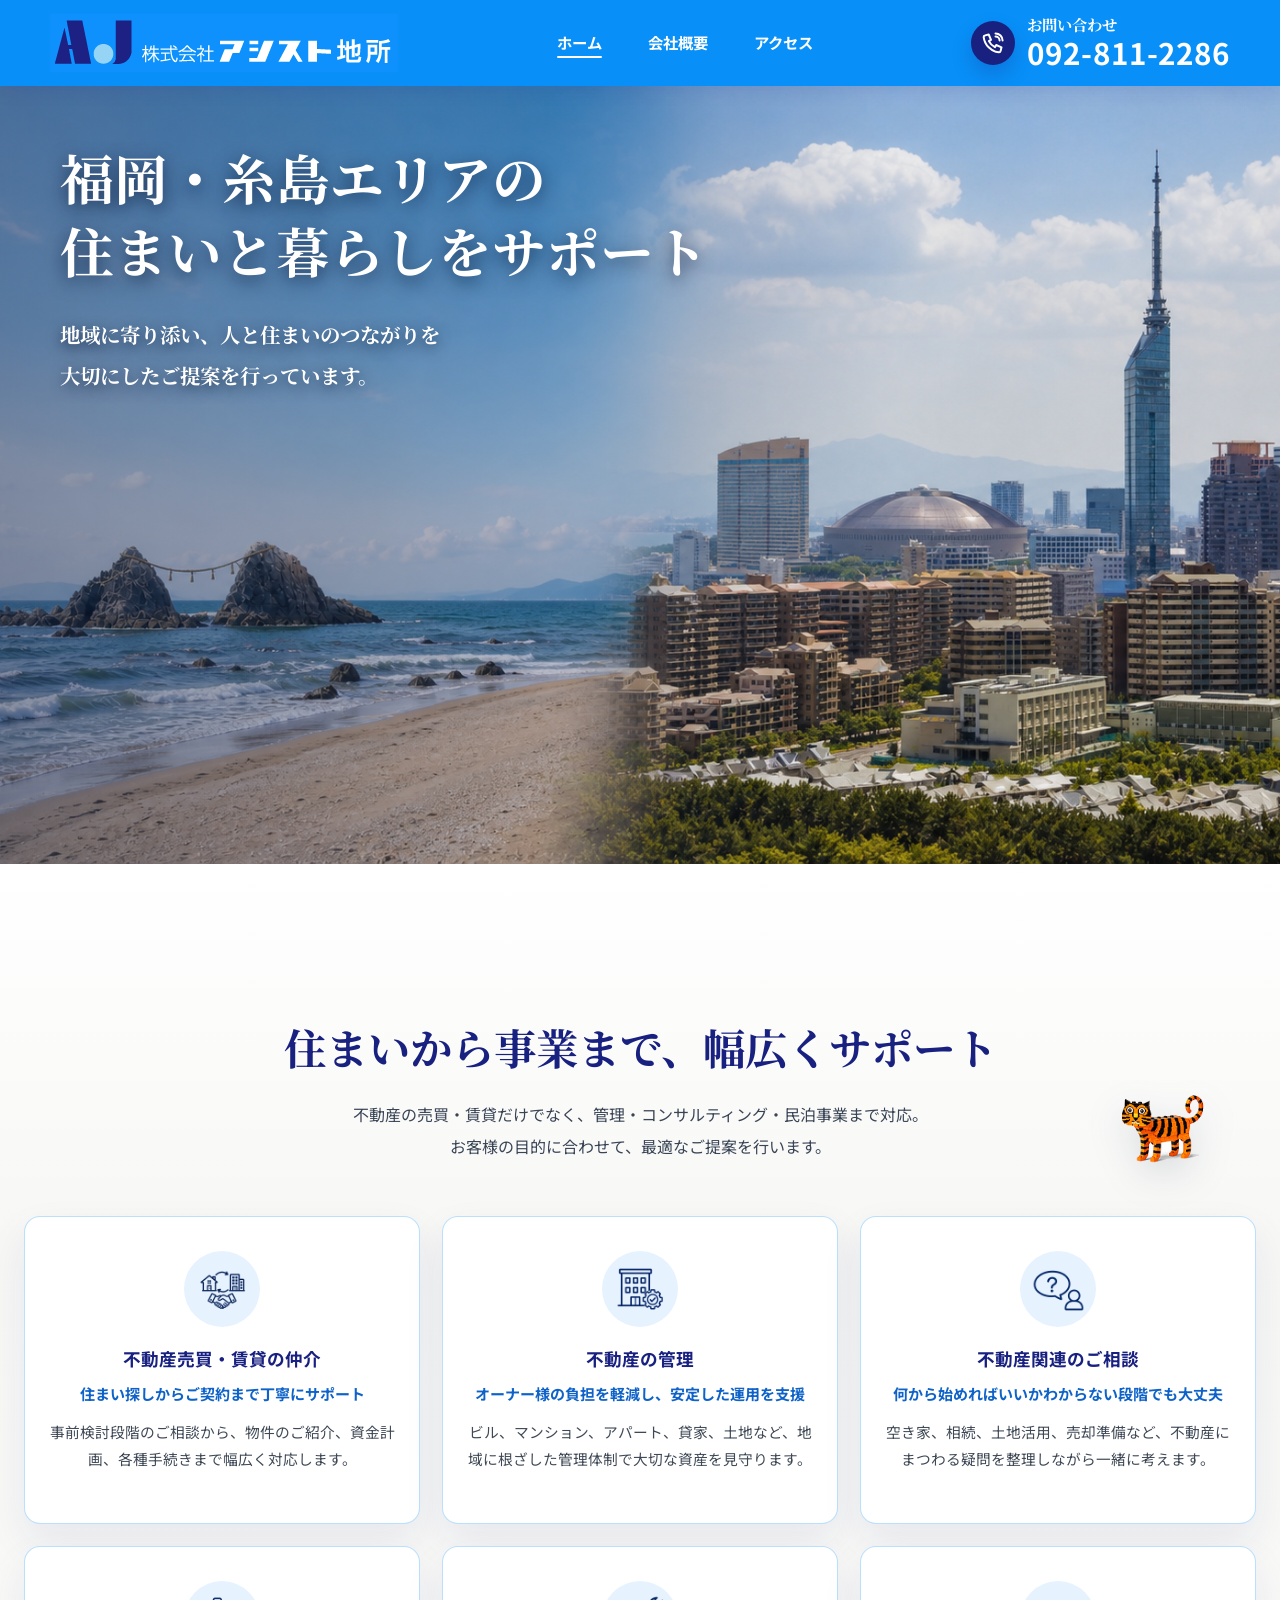
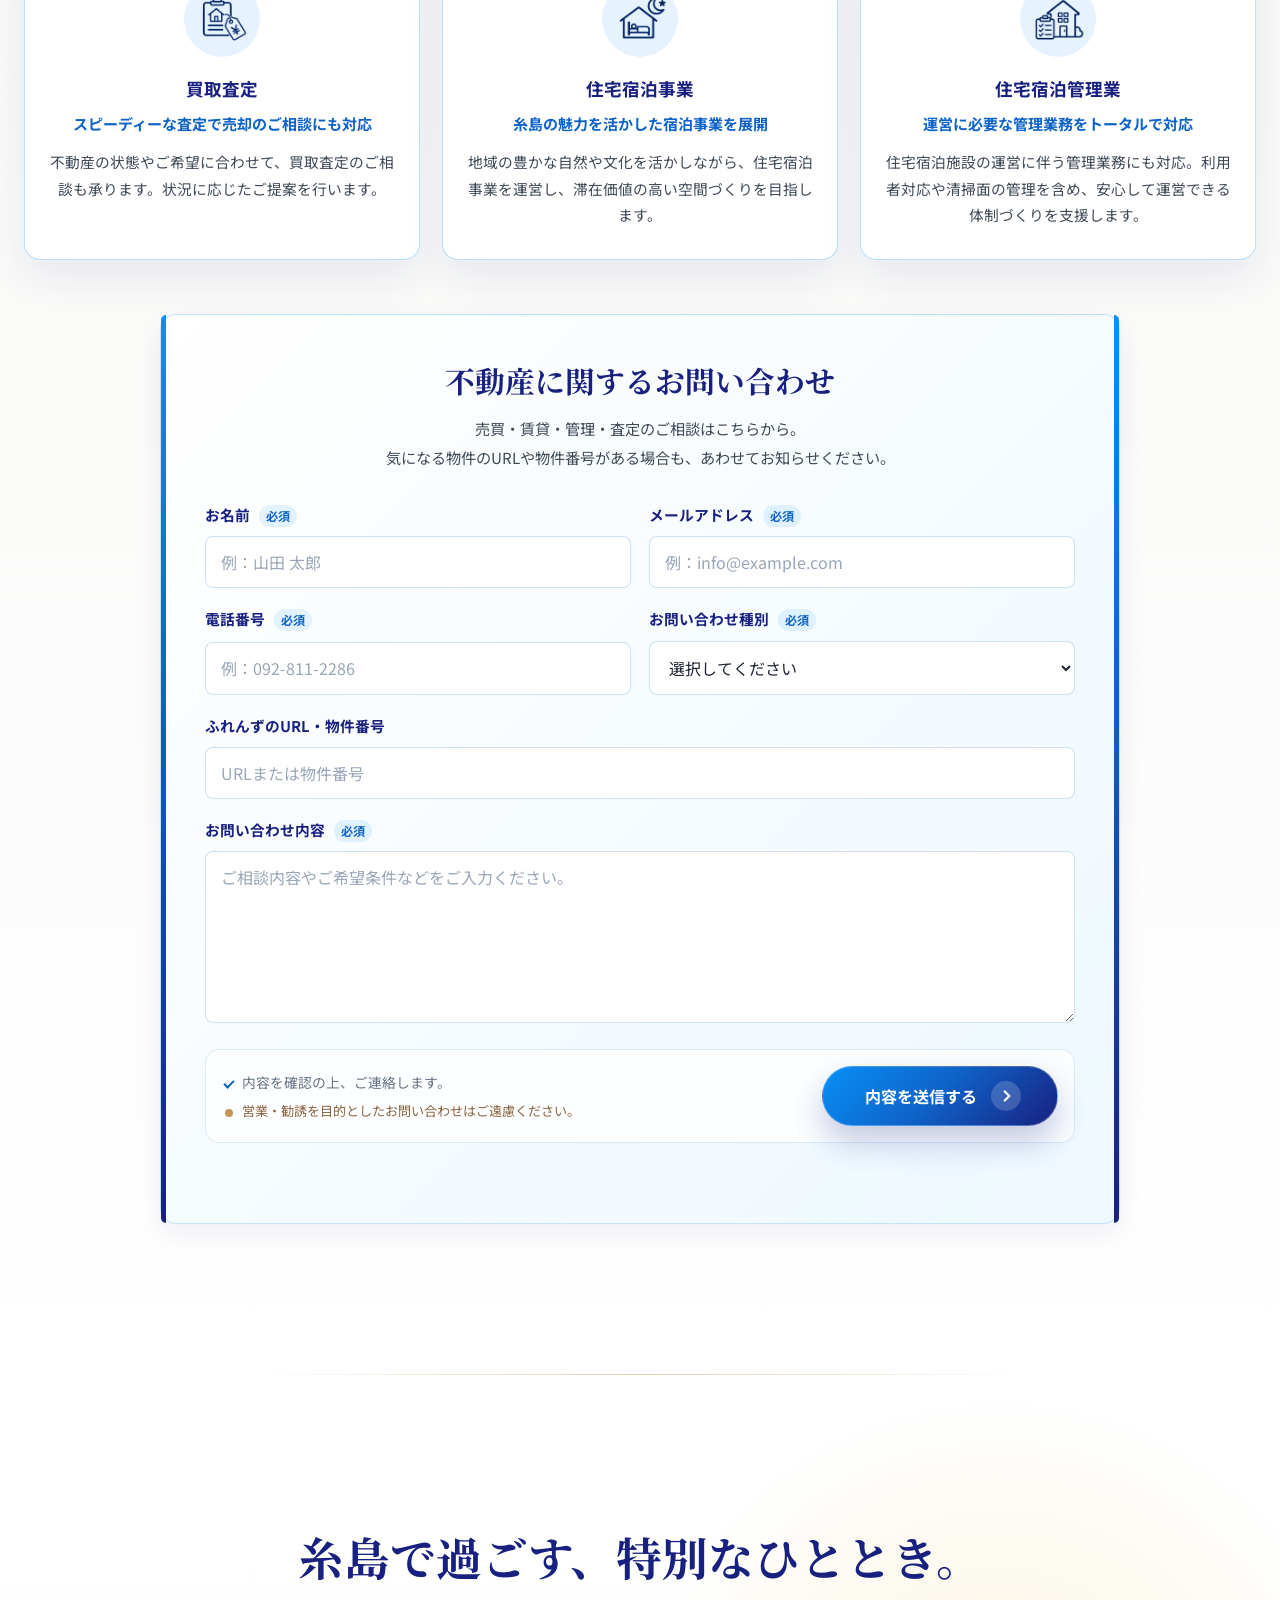
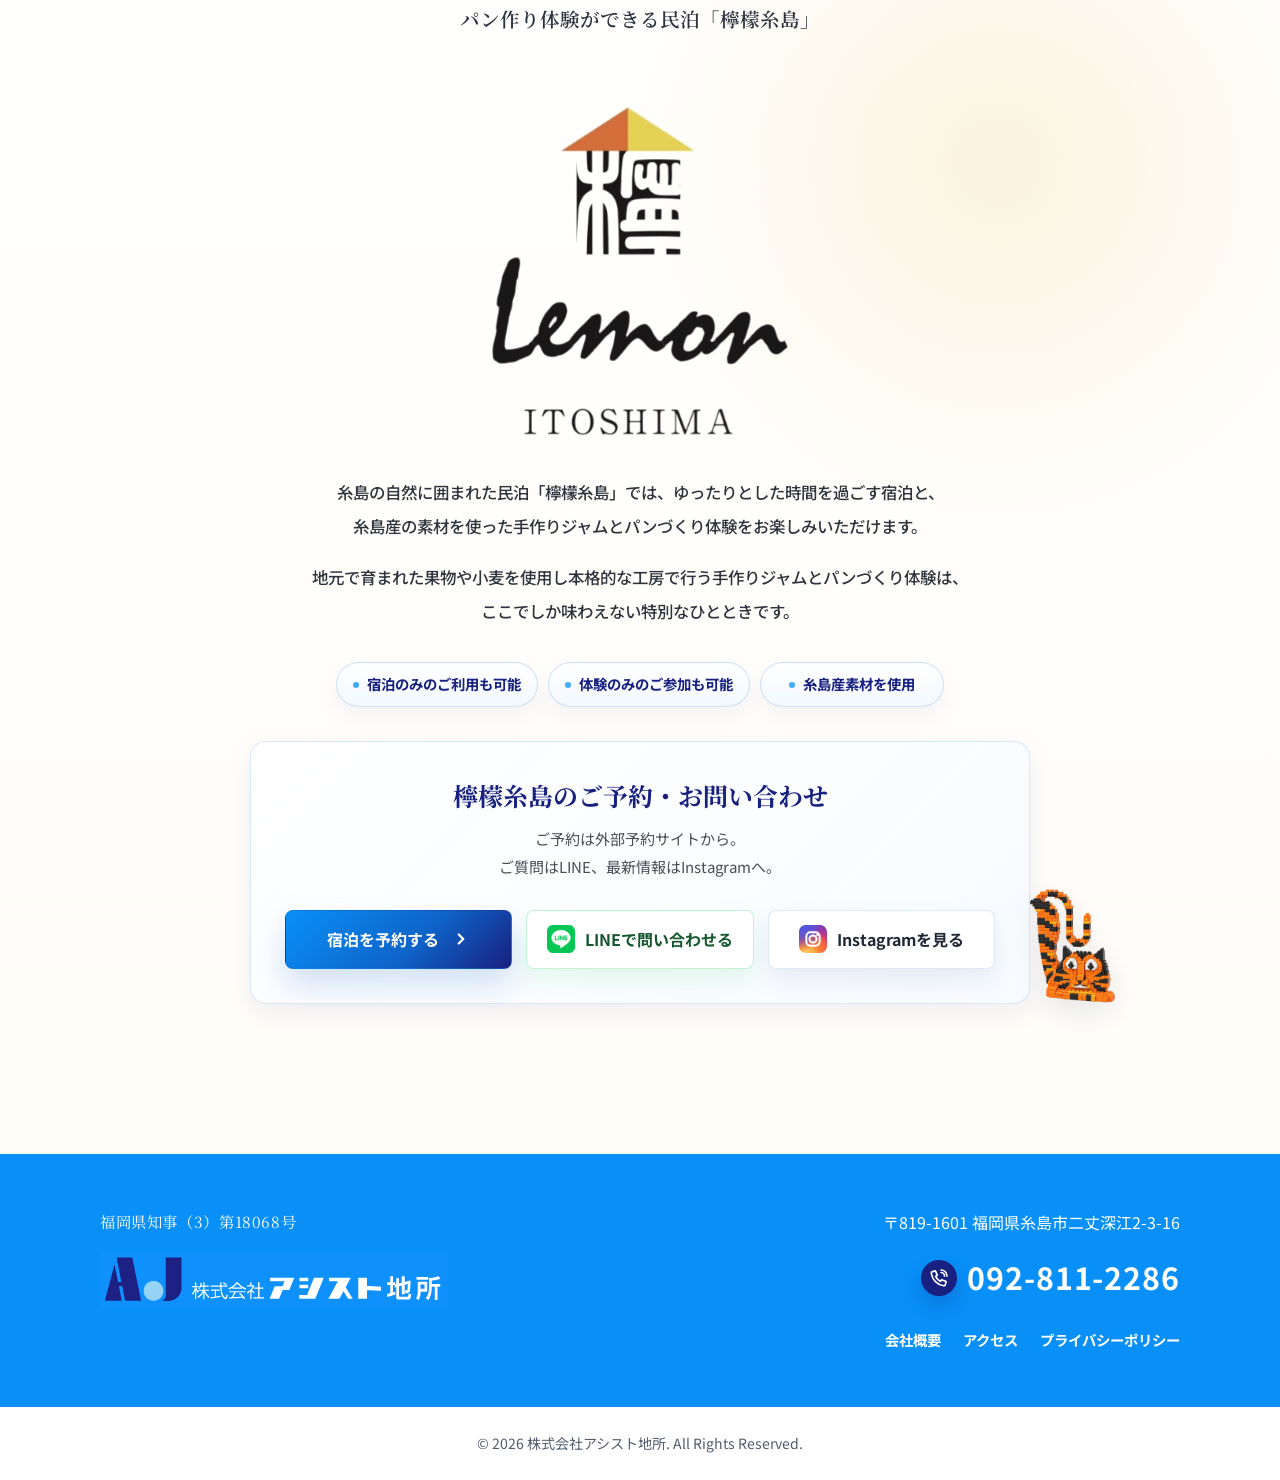
==== index.html @ 24b08bc2 "Add files via upload" ====
<!DOCTYPE html>
<html lang="ja">
  <head>
    <meta charset="UTF-8" />
    <meta name="viewport" content="width=device-width, initial-scale=1.0" />
    <meta
      name="description"
      content="株式会社アシスト地所は、福岡・糸島エリアで不動産売買・賃貸仲介、管理、買取査定、民泊事業まで地域密着でサポートします。"
    />
    <meta name="robots" content="index, follow" />
    <meta name="theme-color" content="#0890f8" />
    <title>福岡・糸島の不動産売買・賃貸・管理 | 株式会社アシスト地所</title>
    <link rel="canonical" href="https://assistjisho.com/" />
    <meta property="og:locale" content="ja_JP" />
    <meta property="og:type" content="website" />
    <meta property="og:site_name" content="株式会社アシスト地所" />
    <meta property="og:title" content="福岡・糸島の不動産売買・賃貸・管理 | 株式会社アシスト地所" />
    <meta property="og:description" content="福岡・糸島エリアの不動産売買・賃貸仲介、管理、買取査定、民泊事業まで地域密着でサポートします。" />
    <meta property="og:url" content="https://assistjisho.com/" />
    <meta property="og:image" content="https://assistjisho.com/assets/ogp.png" />
    <meta property="og:image:width" content="1200" />
    <meta property="og:image:height" content="630" />
    <meta property="og:image:type" content="image/png" />
    <meta name="twitter:card" content="summary_large_image" />
    <meta name="twitter:image" content="https://assistjisho.com/assets/ogp.png" />
    <link rel="icon" href="./favicon.ico?v=20260902" sizes="any" />
    <link rel="icon" href="./assets/favicon.png?v=20260902" type="image/png" />
    <link rel="apple-touch-icon" href="./assets/apple-touch-icon.png?v=20260902" />
    <link rel="preload" as="image" href="./assets/FV.png" media="(min-width: 769px)" />
    <link rel="preload" as="image" href="./assets/FV_sp.png" media="(max-width: 768px)" />
    <link rel="preconnect" href="https://fonts.googleapis.com" />
    <link rel="preconnect" href="https://fonts.gstatic.com" crossorigin />
    <link
      href="https://fonts.googleapis.com/css2?family=Noto+Sans+JP:wght@400;500;700&family=Noto+Serif+JP:wght@500;600;700&display=swap"
      rel="stylesheet"
    />
    <link rel="stylesheet" href="./styles.css?v=20260904-final-polish" />
    <script type="application/ld+json">
      {
        "@context": "https://schema.org",
        "@type": "RealEstateAgent",
        "@id": "https://assistjisho.com/#business",
        "name": "株式会社アシスト地所",
        "url": "https://assistjisho.com/",
        "logo": "https://assistjisho.com/assets/logo.png",
        "image": "https://assistjisho.com/assets/FV.png",
        "telephone": "+81-92-811-2286",
        "address": {
          "@type": "PostalAddress",
          "postalCode": "819-1601",
          "addressRegion": "福岡県",
          "addressLocality": "糸島市",
          "streetAddress": "二丈深江2-3-16",
          "addressCountry": "JP"
        },
        "areaServed": ["福岡市", "糸島市", "福岡・糸島エリア"],
        "openingHours": "10:00-19:00",
        "priceRange": "お問い合わせください",
        "description": "福岡・糸島エリアで不動産売買・賃貸仲介、不動産管理、買取査定、住宅宿泊事業、住宅宿泊管理業を行う地域密着型の不動産会社です。",
        "hasMap": "https://www.google.com/maps/search/?api=1&query=%E7%A6%8F%E5%B2%A1%E7%9C%8C%E7%B3%B8%E5%B3%B6%E5%B8%82%E4%BA%8C%E4%B8%88%E6%B7%B1%E6%B1%9F2-3-16",
        "makesOffer": [
          { "@type": "Offer", "itemOffered": { "@type": "Service", "name": "不動産売買・賃貸の仲介" } },
          { "@type": "Offer", "itemOffered": { "@type": "Service", "name": "不動産の管理" } },
          { "@type": "Offer", "itemOffered": { "@type": "Service", "name": "不動産関連のご相談" } },
          { "@type": "Offer", "itemOffered": { "@type": "Service", "name": "買取査定" } },
          { "@type": "Offer", "itemOffered": { "@type": "Service", "name": "住宅宿泊事業" } },
          { "@type": "Offer", "itemOffered": { "@type": "Service", "name": "住宅宿泊管理業" } }
        ]
      }
    </script>
  </head>
  <body>
    <!-- Accessibility: skip directly to page content -->
    <a class="skip-link" href="#top">本文へ移動</a>

    <!-- Site header: logo, desktop navigation, phone CTA, and mobile menu -->
    <header class="site-header" aria-label="サイトヘッダー">
      <div class="site-header__inner">
        <!-- Header logo -->
        <a class="brand" href="./index.html#top" aria-label="株式会社アシスト地所 トップへ">
          <img
            class="brand__logo"
            src="./assets/logo.png"
            alt="A.J 株式会社アシスト地所"
            width="348"
            height="58"
          />
        </a>

        <!-- Desktop navigation -->
        <nav class="site-nav site-nav--desktop" aria-label="グローバルナビゲーション">
          <ul class="site-nav__list">
            <li><a class="site-nav__link" href="./index.html#top" aria-current="page">ホーム</a></li>
            <li><a class="site-nav__link" href="./company.html">会社概要</a></li>
            <li><a class="site-nav__link" href="./company.html#access">アクセス</a></li>
          </ul>
        </nav>

        <!-- Desktop phone CTA -->
        <a class="header-contact header-contact--desktop" href="tel:0928112286" aria-label="電話で問い合わせる 092-811-2286">
          <span class="phone-icon header-contact__icon" aria-hidden="true">
            <svg viewBox="0 0 24 24" focusable="false">
              <path d="M7.7 3.5 10 8.8l-2.1 1.3a13.5 13.5 0 0 0 6 6l1.3-2.1 5.3 2.3-.9 3.6c-.2.9-1 1.5-1.9 1.4A17.5 17.5 0 0 1 2.7 6.3c-.1-.9.5-1.7 1.4-1.9l3.6-.9Z" />
              <path d="M14.5 5.4a4.1 4.1 0 0 1 4.1 4.1" />
              <path d="M14.5 2.4a7.1 7.1 0 0 1 7.1 7.1" />
            </svg>
          </span>
          <span class="header-contact__body">
            <span class="header-contact__label">お問い合わせ</span>
            <span class="header-contact__number">092-811-2286</span>
          </span>
        </a>

        <!-- Mobile hamburger button -->
        <button class="menu-toggle" type="button" aria-expanded="false" aria-controls="mobile-menu" aria-label="メニューを開く">
          <span class="menu-toggle__lines" aria-hidden="true">
            <span class="menu-toggle__line"></span>
            <span class="menu-toggle__line"></span>
            <span class="menu-toggle__line"></span>
          </span>
          <span class="menu-toggle__label" aria-hidden="true">MENU</span>
        </button>
      </div>

      <!-- Mobile fixed phone bar -->
      <a class="mobile-phone-bar" href="tel:0928112286" aria-label="電話で問い合わせる 092-811-2286">
        <span class="phone-icon phone-icon--small" aria-hidden="true">
          <svg viewBox="0 0 24 24" focusable="false">
            <path d="M7.7 3.5 10 8.8l-2.1 1.3a13.5 13.5 0 0 0 6 6l1.3-2.1 5.3 2.3-.9 3.6c-.2.9-1 1.5-1.9 1.4A17.5 17.5 0 0 1 2.7 6.3c-.1-.9.5-1.7 1.4-1.9l3.6-.9Z" />
            <path d="M14.5 5.4a4.1 4.1 0 0 1 4.1 4.1" />
            <path d="M14.5 2.4a7.1 7.1 0 0 1 7.1 7.1" />
          </svg>
        </span>
        <span>お問い合わせ 092-811-2286</span>
      </a>

      <!-- Mobile navigation panel -->
      <nav class="mobile-menu" id="mobile-menu" aria-label="スマートフォンメニュー" aria-hidden="true">
        <a class="mobile-menu__link" href="./index.html#top" aria-current="page">ホーム</a>
        <a class="mobile-menu__link" href="./company.html">会社概要</a>
        <a class="mobile-menu__link" href="./company.html#access">アクセス</a>
      </nav>
    </header>

    <main class="site-main" id="top">
      <!-- Hero Section -->
      <section class="hero" aria-label="ファーストビュー">
        <div class="hero__overlay"></div>
        <div class="hero__inner fade-up">
          <h1 class="hero__title">
            福岡・糸島エリアの<br />
            住まいと暮らしを<br class="sp-only" />サポート
          </h1>
          <p class="hero__lead">
            地域に寄り添い、人と住まいのつながりを<br />
            大切にしたご提案を行っています。
          </p>
        </div>
      </section>

      <!-- Service Section -->
      <section class="service section-pad" aria-labelledby="service-title">
        <div class="section-inner service__inner">
          <!-- Service heading -->
          <div class="section-heading fade-up">
            <h2 class="section-heading__title" id="service-title">
              住まいから事業まで、<br class="sp-only" />幅広くサポート
            </h2>
            <p class="section-heading__text">
              不動産の売買・賃貸だけでなく、管理・コンサルティング・民泊事業まで対応。<br />
              お客様の目的に合わせて、最適なご提案を行います。
            </p>
          </div>

          <!-- Service decoration -->
          <img
            class="service__tiger"
            src="./assets/tiger_transparent.png"
            alt=""
            width="166"
            height="126"
            loading="lazy"
          />

          <!-- Service cards -->
          <div class="service__grid" aria-label="サービス一覧">
            <article class="service-card fade-up">
              <div class="service-card__icon" aria-hidden="true">
                <img
                  class="service-card__icon-img"
                  src="./assets/service-brokerage.png"
                  alt=""
                  width="64"
                  height="64"
                  loading="lazy"
                />
              </div>
              <h3 class="service-card__title">不動産売買・賃貸の仲介</h3>
              <p class="service-card__lead">住まい探しからご契約まで丁寧にサポート</p>
              <p class="service-card__text">
                事前検討段階のご相談から、物件のご紹介、資金計画、各種手続きまで幅広く対応します。
              </p>
            </article>

            <article class="service-card fade-up">
              <div class="service-card__icon" aria-hidden="true">
                <img
                  class="service-card__icon-img"
                  src="./assets/service-management.png"
                  alt=""
                  width="64"
                  height="64"
                  loading="lazy"
                />
              </div>
              <h3 class="service-card__title">不動産の管理</h3>
              <p class="service-card__lead">オーナー様の負担を軽減し、安定した運用を支援</p>
              <p class="service-card__text">
                ビル、マンション、アパート、貸家、土地など、地域に根ざした管理体制で大切な資産を見守ります。
              </p>
            </article>

            <article class="service-card fade-up">
              <div class="service-card__icon" aria-hidden="true">
                <img
                  class="service-card__icon-img"
                  src="./assets/service-consultation.png"
                  alt=""
                  width="64"
                  height="64"
                  loading="lazy"
                />
              </div>
              <h3 class="service-card__title">不動産関連のご相談</h3>
              <p class="service-card__lead">何から始めればいいかわからない段階でも大丈夫</p>
              <p class="service-card__text">
                空き家、相続、土地活用、売却準備など、不動産にまつわる疑問を整理しながら一緒に考えます。
              </p>
            </article>

            <article class="service-card fade-up">
              <div class="service-card__icon" aria-hidden="true">
                <img
                  class="service-card__icon-img"
                  src="./assets/service-appraisal.png"
                  alt=""
                  width="64"
                  height="64"
                  loading="lazy"
                />
              </div>
              <h3 class="service-card__title">買取査定</h3>
              <p class="service-card__lead">スピーディーな査定で売却のご相談にも対応</p>
              <p class="service-card__text">
                不動産の状態やご希望に合わせて、買取査定のご相談も承ります。状況に応じたご提案を行います。
              </p>
            </article>

            <article class="service-card fade-up">
              <div class="service-card__icon" aria-hidden="true">
                <img
                  class="service-card__icon-img"
                  src="./assets/service-stay.png"
                  alt=""
                  width="64"
                  height="64"
                  loading="lazy"
                />
              </div>
              <h3 class="service-card__title">住宅宿泊事業</h3>
              <p class="service-card__lead">糸島の魅力を活かした宿泊事業を展開</p>
              <p class="service-card__text">
                地域の豊かな自然や文化を活かしながら、住宅宿泊事業を運営し、滞在価値の高い空間づくりを目指します。
              </p>
            </article>

            <article class="service-card fade-up">
              <div class="service-card__icon" aria-hidden="true">
                <img
                  class="service-card__icon-img"
                  src="./assets/service-stay-management.png"
                  alt=""
                  width="64"
                  height="64"
                  loading="lazy"
                />
              </div>
              <h3 class="service-card__title">住宅宿泊管理業</h3>
              <p class="service-card__lead">運営に必要な管理業務をトータルで対応</p>
              <p class="service-card__text">
                住宅宿泊施設の運営に伴う管理業務にも対応。利用者対応や清掃面の管理を含め、安心して運営できる体制づくりを支援します。
              </p>
            </article>
          </div>

          <!-- Property inquiry form -->
          <section class="property-contact fade-up" aria-labelledby="property-contact-title">
            <div class="property-contact__intro">
              <h3 class="property-contact__title" id="property-contact-title">
                <span>不動産に関する</span><span>お問い合わせ</span>
              </h3>
              <p class="property-contact__text">
                <span>売買・賃貸・管理・査定のご相談はこちらから。</span>
                <span>気になる物件のURLや物件番号がある場合も、あわせてお知らせください。</span>
              </p>
            </div>

            <!-- Form endpoint: replace action and name attributes with Google Form values when ready -->
            <form class="property-form" action="#" method="post" data-form-placeholder>
              <div class="property-form__grid">
                <label class="property-form__field">
                  <span class="property-form__label">お名前 <em>必須</em></span>
                  <input type="text" name="name" autocomplete="name" placeholder="例：山田 太郎" required />
                </label>

                <label class="property-form__field">
                  <span class="property-form__label">メールアドレス <em>必須</em></span>
                  <input type="email" name="email" autocomplete="email" placeholder="例：info@example.com" required />
                </label>

                <label class="property-form__field">
                  <span class="property-form__label">電話番号 <em>必須</em></span>
                  <input type="tel" name="tel" autocomplete="tel" placeholder="例：092-811-2286" required />
                </label>

                <label class="property-form__field">
                  <span class="property-form__label">お問い合わせ種別 <em>必須</em></span>
                  <select name="category" required>
                    <option value="">選択してください</option>
                    <option value="不動産売買・賃貸の仲介">不動産売買・賃貸の仲介</option>
                    <option value="不動産の管理">不動産の管理</option>
                    <option value="買取査定">買取査定</option>
                    <option value="その他">その他</option>
                  </select>
                </label>

                <label class="property-form__field property-form__field--wide">
                  <span class="property-form__label">ふれんずのURL・物件番号</span>
                  <input type="text" name="property_url" placeholder="URLまたは物件番号" />
                </label>

                <label class="property-form__field property-form__field--wide">
                  <span class="property-form__label">お問い合わせ内容 <em>必須</em></span>
                  <textarea name="message" rows="6" placeholder="ご相談内容やご希望条件などをご入力ください。" required></textarea>
                </label>
              </div>

              <div class="property-form__footer">
                <div class="property-form__notes">
                  <p class="property-form__note">内容を確認の上、ご連絡します。</p>
                  <p class="property-form__caution">営業・勧誘を目的としたお問い合わせはご遠慮ください。</p>
                </div>
                <button class="property-form__submit" type="submit" aria-label="不動産のお問い合わせ内容を送信する">
                  内容を送信する
                  <span aria-hidden="true">
                    <svg viewBox="0 0 24 24" focusable="false">
                      <path d="M9 6l6 6-6 6"></path>
                    </svg>
                  </span>
                </button>
              </div>
              <p class="property-form__status" aria-live="polite" data-form-status></p>
            </form>
          </section>
        </div>
      </section>

      <!-- Lemon ITOSHIMA Section -->
      <section class="lemon section-pad" id="lemon" aria-labelledby="lemon-title">
        <div class="section-inner lemon__inner fade-up">
          <!-- Lemon heading and logo -->
          <h2 class="lemon__title" id="lemon-title">
            糸島で過ごす、<br class="sp-only" />特別なひととき。
          </h2>
          <p class="lemon__subtitle">
            パン作り体験ができる民泊「檸檬糸島」
          </p>

          <img
            class="lemon__logo"
            src="./assets/logo_2_transparent.png"
            alt="Lemon ITOSHIMA"
            width="811"
            height="892"
            loading="lazy"
          />

          <!-- Lemon body copy -->
          <p class="lemon__text">
            糸島の自然に囲まれた民泊「檸檬糸島」では、ゆったりとした時間を過ごす宿泊と、<br>糸島産の素材を使った手作りジャムとパンづくり体験をお楽しみいただけます。
          </p>
          <p class="lemon__text">
            地元で育まれた果物や小麦を使用し本格的な工房で行う手作りジャムとパンづくり体験は、<br>ここでしか味わえない特別なひとときです。
          </p>

          <!-- Lemon feature badges -->
          <div class="lemon__features" aria-label="檸檬糸島の特徴">
            <span>宿泊のみのご利用も可能</span>
            <span>体験のみのご参加も可能</span>
            <span>糸島産素材を使用</span>
          </div>

          <!-- Lemon contact CTA -->
          <section class="lemon-contact" aria-labelledby="lemon-contact-title">
            <div class="lemon-contact__body">
              <h3 class="lemon-contact__title" id="lemon-contact-title">
                <span>檸檬糸島のご予約・</span><span>お問い合わせ</span>
              </h3>
              <p class="lemon-contact__text">
                <span>ご予約は外部予約サイトから。</span>
                <span>ご質問はLINE、最新情報はInstagramへ。</span>
              </p>
            </div>
            <div class="lemon-contact__actions" aria-label="檸檬糸島の外部リンク">
              <a
                class="lemon__button lemon__button--booking"
                href="https://vacation-stay.jp/"
                target="_blank"
                rel="noopener"
                aria-label="檸檬糸島の宿泊予約サイトを開く"
              >
                <span class="lemon__button-spacer" aria-hidden="true"></span>
                <span class="lemon__button-text">宿泊を予約する</span>
                <span class="lemon__button-arrow" aria-hidden="true">
                  <svg viewBox="0 0 24 24" focusable="false">
                    <path d="M9 6l6 6-6 6"></path>
                  </svg>
                </span>
              </a>
              <a
                class="lemon__button lemon__button--line"
                href="https://lin.ee/wfqMm2x"
                target="_blank"
                rel="noopener"
                aria-label="LINEで檸檬糸島について問い合わせる"
              >
                <img class="lemon__button-icon" src="./assets/line-brand-icon.png" alt="" width="40" height="40" loading="lazy" />
                <span class="lemon__button-text">LINEで問い合わせる</span>
                <span class="lemon__button-spacer" aria-hidden="true"></span>
              </a>
              <a
                class="lemon__button lemon__button--instagram"
                href="https://www.instagram.com/"
                target="_blank"
                rel="noopener"
                aria-label="檸檬糸島のInstagramを見る"
              >
                <img class="lemon__button-icon" src="./assets/instagram-brand-icon.svg" alt="" width="40" height="40" loading="lazy" />
                <span class="lemon__button-text">Instagramを見る</span>
                <span class="lemon__button-spacer" aria-hidden="true"></span>
              </a>
            </div>
            <!-- Lemon contact decoration -->
            <img
              class="lemon__tiger"
              src="./assets/tiger_lego.png"
              alt=""
              width="622"
              height="640"
              loading="lazy"
            />
          </section>
        </div>
      </section>
    </main>

    <!-- Site Footer -->
    <footer class="site-footer" aria-label="サイトフッター">
      <div class="site-footer__top">
        <div class="section-inner site-footer__inner">
          <!-- Footer company information -->
          <div class="site-footer__brand">
            <p class="site-footer__license">福岡県知事（3）第18068号</p>
            <a class="brand brand--footer" href="#top" aria-label="株式会社アシスト地所 トップへ">
              <img
                class="brand__logo"
                src="./assets/logo.png"
                alt="A.J 株式会社アシスト地所"
                width="348"
                height="58"
                loading="lazy"
              />
            </a>
          </div>

          <!-- Footer navigation and phone CTA -->
          <div class="site-footer__info">
            <address class="site-footer__address">
              <a
                class="site-footer__map-link"
                href="https://www.google.com/maps/search/?api=1&query=%E7%A6%8F%E5%B2%A1%E7%9C%8C%E7%B3%B8%E5%B3%B6%E5%B8%82%E4%BA%8C%E4%B8%88%E6%B7%B1%E6%B1%9F2-3-16"
                target="_blank"
                rel="noopener"
              >
                <span>〒819-1601 福岡県糸島市二丈深江2-3-16</span>
              </a>
              <a class="site-footer__phone" href="tel:0928112286" aria-label="電話で問い合わせる 092-811-2286">
                <span class="phone-icon phone-icon--small" aria-hidden="true">
                  <svg viewBox="0 0 24 24" focusable="false">
                    <path d="M7.7 3.5 10 8.8l-2.1 1.3a13.5 13.5 0 0 0 6 6l1.3-2.1 5.3 2.3-.9 3.6c-.2.9-1 1.5-1.9 1.4A17.5 17.5 0 0 1 2.7 6.3c-.1-.9.5-1.7 1.4-1.9l3.6-.9Z" />
                    <path d="M14.5 5.4a4.1 4.1 0 0 1 4.1 4.1" />
                    <path d="M14.5 2.4a7.1 7.1 0 0 1 7.1 7.1" />
                  </svg>
                </span>
                <span>092-811-2286</span>
              </a>
            </address>
            <nav class="footer-links footer-links--footer" aria-label="フッターリンク">
              <a href="./company.html">会社概要</a>
              <a href="./company.html#access">アクセス</a>
              <a href="./privacy-policy.html">プライバシーポリシー</a>
            </nav>
          </div>
        </div>
      </div>

      <div class="site-footer__bottom">
        <div class="section-inner site-footer__bottom-inner">
          <p class="site-footer__copy">
            © 2026 株式会社アシスト地所. All Rights Reserved.
          </p>
        </div>
      </div>
    </footer>

    <script src="./script.js"></script>
  </body>
</html>
---- styles.css ----
/* =========================================================
   Design Tokens
   Site-wide colors, typography, spacing, and shadows.
   ========================================================= */
:root {
  --color-navy: #182080;
  --color-blue: #0f63c8;
  --color-brand-blue: #0890f8;
  --color-sky: #e8f6ff;
  --color-text: #1e2430;
  --color-muted: #687386;
  --color-line: #d6e7f7;
  --color-bg: #f7f7f5;
  --color-cream: #fffdf8;
  --color-gold: #b98b39;
  --color-gold-light: #f5e4b5;
  --color-green: #06c755;
  --color-navy-rgb: 24, 32, 128;
  --color-blue-rgb: 15, 99, 200;
  --color-brand-blue-rgb: 8, 144, 248;
  --shadow-card: 0 18px 42px rgba(var(--color-navy-rgb), 0.08);
  --shadow-soft: 0 10px 28px rgba(var(--color-navy-rgb), 0.07);
  --font-serif: "Noto Serif JP", "Yu Mincho", "YuMincho", "Hiragino Mincho ProN", serif;
  --font-sans: "Noto Sans JP", "Hiragino Kaku Gothic ProN", "Yu Gothic", "Meiryo", sans-serif;
  --max-width: 1080px;
  --section-space: clamp(88px, 12vw, 150px);
  --header-height: 86px;
}

/* =========================================================
   Base
   Browser reset, common focus states, and accessibility helpers.
   ========================================================= */
*,
*::before,
*::after {
  box-sizing: border-box;
}

html {
  scroll-behavior: smooth;
  scroll-padding-top: calc(var(--header-height) + 24px);
}

body {
  margin: 0;
  color: var(--color-text);
  background: #fff;
  font-family: var(--font-sans);
  line-height: 1.8;
}

img,
svg {
  display: block;
}

img {
  max-width: 100%;
}

a {
  color: inherit;
  text-decoration: none;
}

button,
input,
select,
textarea {
  font: inherit;
}

a:focus-visible,
button:focus-visible,
input:focus-visible,
select:focus-visible,
textarea:focus-visible {
  outline: 3px solid rgba(245, 228, 181, 0.95);
  outline-offset: 4px;
}

.skip-link {
  position: fixed;
  top: 10px;
  left: 10px;
  z-index: 1000;
  padding: 10px 14px;
  border-radius: 6px;
  background: var(--color-navy);
  color: #fff;
  font-weight: 700;
  opacity: 0;
  pointer-events: none;
  transform: translateY(-12px);
  transition:
    opacity 180ms ease,
    transform 180ms ease;
}

.skip-link:focus-visible {
  opacity: 1;
  pointer-events: auto;
  transform: translateY(0);
}

.visually-hidden {
  position: absolute;
  overflow: hidden;
  width: 1px;
  height: 1px;
  padding: 0;
  border: 0;
  clip: rect(0 0 0 0);
  clip-path: inset(50%);
  white-space: nowrap;
}

.section-inner {
  width: min(calc(100% - 48px), var(--max-width));
  margin-inline: auto;
}

.section-pad {
  padding-block: var(--section-space);
}

.pc-only {
  display: inline;
}

.sp-only {
  display: none;
}

/* =========================================================
   Header
   Logo, desktop navigation, phone CTA, and mobile menu.
   ========================================================= */
.site-header {
  position: fixed;
  top: 0;
  right: 0;
  left: 0;
  z-index: 100;
  background: var(--color-brand-blue);
  color: #fff;
  box-shadow: 0 3px 18px rgba(var(--color-navy-rgb), 0.12);
}

.site-header.is-scrolled {
  box-shadow: 0 12px 30px rgba(var(--color-navy-rgb), 0.2);
}

.site-header__inner {
  display: grid;
  width: min(calc(100% - 64px), 1180px);
  min-height: var(--header-height);
  margin-inline: auto;
  grid-template-columns: auto 1fr auto;
  align-items: center;
  gap: clamp(22px, 4vw, 54px);
}

.brand {
  display: inline-flex;
  align-items: center;
}

.brand__logo {
  width: min(348px, 34vw);
  height: auto;
  object-fit: contain;
}

.site-nav {
  justify-self: center;
}

.site-nav__list {
  display: flex;
  margin: 0;
  padding: 0;
  list-style: none;
  align-items: center;
  gap: clamp(24px, 4vw, 46px);
}

.site-nav__link {
  position: relative;
  display: inline-flex;
  min-height: 46px;
  color: #fff;
  font-size: 0.96rem;
  font-weight: 700;
  align-items: center;
}

.site-nav__link::after {
  position: absolute;
  right: 0;
  bottom: 8px;
  left: 0;
  height: 2px;
  border-radius: 999px;
  background: #fff;
  content: "";
  opacity: 0;
  transform: translateY(4px) scaleX(0.74);
  transition:
    opacity 200ms ease,
    transform 200ms ease;
}

.site-nav__link:hover::after,
.site-nav__link[aria-current="page"]::after {
  opacity: 1;
  transform: translateY(0) scaleX(1);
}

.header-contact {
  display: inline-flex;
  align-items: center;
  gap: 12px;
}

.header-contact:hover {
  transform: translateY(-1px);
}

.phone-icon {
  display: grid;
  flex: 0 0 auto;
  width: 44px;
  height: 44px;
  border-radius: 50%;
  background: var(--color-navy);
  color: #fff;
  place-items: center;
  box-shadow: 0 10px 20px rgba(var(--color-navy-rgb), 0.24);
}

.phone-icon svg {
  width: 24px;
  height: 24px;
  fill: none;
  stroke: currentColor;
  stroke-linecap: round;
  stroke-linejoin: round;
  stroke-width: 2;
}

.phone-icon--small {
  width: 36px;
  height: 36px;
}

.phone-icon--small svg {
  width: 20px;
  height: 20px;
}

.header-contact__body {
  display: grid;
  line-height: 1.25;
}

.header-contact__label {
  font-family: var(--font-serif);
  font-size: 0.96rem;
  font-weight: 700;
}

.header-contact__number {
  font-size: clamp(1.35rem, 2.4vw, 1.85rem);
  font-weight: 700;
  letter-spacing: 0.03em;
}

.menu-toggle,
.mobile-phone-bar,
.mobile-menu {
  display: none;
}

/* =========================================================
   Hero
   Main visual area with Fukuoka and Itoshima background.
   ========================================================= */
.site-main {
  overflow: clip;
}

.hero {
  position: relative;
  display: grid;
  min-height: 96vh;
  min-height: 96svh;
  background-image: url("./assets/FV.png");
  background-position: center center;
  background-size: cover;
  color: #fff;
  align-items: start;
  justify-items: stretch;
}

.hero__overlay {
  position: absolute;
  inset: 0;
  background:
    linear-gradient(
      90deg,
      rgba(4, 24, 65, 0.45) 0%,
      rgba(4, 24, 65, 0.28) 34%,
      rgba(4, 24, 65, 0.05) 70%
    );
}

.hero__inner {
  position: relative;
  z-index: 1;
  width: min(calc(100% - 72px), 1160px);
  margin-inline: auto;
  padding-top: calc(var(--header-height) + 54px);
  padding-bottom: 90px;
}

.hero__title {
  max-width: 980px;
  margin: 0;
  font-family: var(--font-serif);
  font-size: clamp(2.5rem, 4.2vw, 4.15rem);
  font-weight: 700;
  line-height: 1.36;
  text-shadow: 0 5px 18px rgba(4, 19, 48, 0.7);
}

.hero__lead {
  max-width: 600px;
  margin: 28px 0 0;
  font-family: var(--font-serif);
  font-size: clamp(1rem, 1.6vw, 1.28rem);
  font-weight: 700;
  line-height: 2;
  text-shadow: 0 4px 14px rgba(4, 19, 48, 0.7);
}

/* =========================================================
   Section Heading
   Shared heading style used by top sections.
   ========================================================= */
.section-heading {
  max-width: 780px;
  margin-inline: auto;
  text-align: center;
}

.section-heading__title {
  margin: 0;
  color: var(--color-navy);
  font-family: var(--font-serif);
  font-size: clamp(1.8rem, 4vw, 2.65rem);
  font-weight: 700;
  line-height: 1.55;
}

.section-heading__text {
  margin: 18px 0 0;
  color: #394455;
  font-size: 1rem;
  line-height: 2;
}

/* =========================================================
   Service Section
   Six service cards and the property inquiry form.
   ========================================================= */
.service {
  position: relative;
  background: linear-gradient(180deg, #fff 0%, var(--color-bg) 18%, #fff 100%);
}

.service__inner {
  position: relative;
  width: min(calc(100% - 48px), 1240px);
}

.service__tiger {
  position: absolute;
  top: 62px;
  right: clamp(4px, 2.6vw, 42px);
  z-index: 1;
  width: clamp(116px, 10vw, 156px);
  height: auto;
  object-fit: contain;
  filter: drop-shadow(0 12px 18px rgba(15, 35, 72, 0.13));
}

.service__grid {
  display: grid;
  margin-top: 54px;
  grid-template-columns: repeat(3, minmax(0, 1fr));
  gap: 22px;
}

.service-card {
  display: grid;
  min-height: 308px;
  padding: 34px 24px 30px;
  border: 1px solid rgba(var(--color-brand-blue-rgb), 0.28);
  border-radius: 16px;
  background: #fff;
  box-shadow: var(--shadow-card);
  text-align: center;
  align-content: start;
  transition:
    transform 260ms ease,
    box-shadow 260ms ease,
    border-color 260ms ease;
}

.service-card:hover {
  transform: translateY(-8px);
  border-color: rgba(var(--color-brand-blue-rgb), 0.48);
  box-shadow: 0 26px 52px rgba(var(--color-navy-rgb), 0.14);
}

.service-card__icon {
  display: grid;
  width: 76px;
  height: 76px;
  margin: 0 auto 18px;
  border-radius: 50%;
  background: #e6f3ff;
  color: var(--color-navy);
  place-items: center;
}

.service-card__icon svg {
  width: 43px;
  height: 43px;
  fill: none;
  stroke: currentColor;
  stroke-linecap: round;
  stroke-linejoin: round;
  stroke-width: 3.1;
}

.service-card__icon-img {
  display: block;
  width: 58px;
  height: 58px;
  object-fit: contain;
}

.service-card__title {
  margin: 0;
  color: var(--color-navy);
  font-size: 1.1rem;
  font-weight: 700;
  line-height: 1.55;
}

.service-card__lead {
  margin: 10px 0 0;
  color: var(--color-blue);
  font-size: 0.94rem;
  font-weight: 700;
  line-height: 1.65;
}

.service-card__text {
  margin: 12px 0 0;
  color: #3f4956;
  font-size: 0.92rem;
  line-height: 1.82;
}

/* Property inquiry form */
.property-contact {
  position: relative;
  z-index: 2;
  max-width: 960px;
  margin: 54px auto 0;
  padding: clamp(28px, 4vw, 44px);
  border: 1px solid rgba(var(--color-brand-blue-rgb), 0.22);
  border-radius: 16px;
  background:
    linear-gradient(135deg, rgba(255, 255, 255, 0.98), rgba(237, 248, 255, 0.96)),
    radial-gradient(circle at 100% 0%, rgba(var(--color-navy-rgb), 0.08), transparent 35%);
  box-shadow: var(--shadow-soft);
}

.property-contact::before,
.property-contact::after {
  position: absolute;
  top: 0;
  bottom: 0;
  width: 5px;
  background: linear-gradient(180deg, var(--color-brand-blue), var(--color-navy));
  content: "";
}

.property-contact::before {
  left: 0;
  border-radius: 16px 0 0 16px;
}

.property-contact::after {
  right: 0;
  border-radius: 0 16px 16px 0;
}

.property-contact__intro {
  max-width: 700px;
  margin: 0 auto 30px;
  text-align: center;
}

.property-contact__title {
  margin: 0;
  color: var(--color-navy);
  font-family: var(--font-serif);
  font-size: clamp(1.34rem, 2.8vw, 1.86rem);
  font-weight: 700;
  line-height: 1.5;
}

.property-contact__title span,
.lemon-contact__title span {
  display: inline-block;
}

.property-contact__text {
  max-width: 760px;
  margin: 10px auto 0;
  color: #3f4956;
  font-size: 0.95rem;
  line-height: 1.9;
  text-wrap: balance;
}

.property-contact__text span,
.lemon-contact__text span {
  display: block;
}

.property-form__grid {
  display: grid;
  grid-template-columns: repeat(2, minmax(0, 1fr));
  gap: 18px;
}

.property-form__field {
  display: grid;
  gap: 8px;
  min-width: 0;
  text-align: left;
}

.property-form__field--wide {
  grid-column: 1 / -1;
}

.property-form__label {
  color: var(--color-navy);
  font-size: 0.92rem;
  font-weight: 700;
}

.property-form__label em {
  margin-left: 6px;
  padding: 2px 7px;
  border-radius: 999px;
    background: rgba(var(--color-brand-blue-rgb), 0.1);
  color: var(--color-blue);
  font-size: 0.76rem;
  font-style: normal;
}

.property-form input,
.property-form select,
.property-form textarea {
  width: 100%;
  min-height: 50px;
  padding: 13px 15px;
  border: 1px solid rgba(var(--color-blue-rgb), 0.2);
  border-radius: 8px;
  background: rgba(255, 255, 255, 0.96);
  color: var(--color-text);
  line-height: 1.5;
  transition:
    border-color 200ms ease,
    box-shadow 200ms ease,
    background-color 200ms ease;
}

.property-form textarea {
  min-height: 150px;
  resize: vertical;
}

.property-form input::placeholder,
.property-form textarea::placeholder {
  color: #9aa6b8;
}

.property-form input:focus,
.property-form select:focus,
.property-form textarea:focus {
  border-color: rgba(var(--color-brand-blue-rgb), 0.68);
  background: #fff;
  box-shadow: 0 0 0 4px rgba(var(--color-brand-blue-rgb), 0.11);
  outline: none;
}

.property-form__footer {
  display: flex;
  margin-top: 26px;
  padding: 16px 16px 16px 18px;
  border: 1px solid rgba(var(--color-blue-rgb), 0.13);
  border-radius: 14px;
  background: rgba(255, 255, 255, 0.72);
  box-shadow: inset 0 1px 0 rgba(255, 255, 255, 0.78);
  align-items: center;
  justify-content: space-between;
  gap: 24px;
}

.property-form__notes {
  display: grid;
  gap: 6px;
  min-width: 0;
}

.property-form__note,
.property-form__caution,
.property-form__status {
  margin: 0;
  color: var(--color-muted);
  font-size: 0.86rem;
  line-height: 1.7;
}

.property-form__note,
.property-form__caution {
  position: relative;
  padding-left: 18px;
}

.property-form__note::before {
  position: absolute;
  top: 0.57em;
  left: 2px;
  width: 6px;
  height: 10px;
  border-right: 2px solid var(--color-blue);
  border-bottom: 2px solid var(--color-blue);
  content: "";
  transform: rotate(45deg);
}

.property-form__caution {
  color: #8a6541;
  font-size: 0.82rem;
}

.property-form__caution::before {
  position: absolute;
  top: 0.72em;
  left: 1px;
  width: 8px;
  height: 8px;
  border-radius: 50%;
  background: #c39758;
  content: "";
}

.property-form__submit {
  display: inline-flex;
  flex: 0 0 auto;
  min-width: 236px;
  min-height: 58px;
  padding: 14px 24px 14px 30px;
  border: 1px solid rgba(255, 255, 255, 0.26);
  border-radius: 999px;
  background: linear-gradient(135deg, var(--color-brand-blue) 0%, var(--color-blue) 48%, var(--color-navy) 100%);
  box-shadow: 0 16px 32px rgba(var(--color-navy-rgb), 0.24);
  color: #fff;
  font-size: 1rem;
  font-weight: 700;
  align-items: center;
  justify-content: center;
  gap: 14px;
  cursor: pointer;
  transition:
    transform 240ms ease,
    box-shadow 240ms ease,
    filter 240ms ease;
}

.property-form__submit:hover {
  transform: translateY(-3px);
  box-shadow: 0 20px 38px rgba(var(--color-navy-rgb), 0.3);
  filter: saturate(1.05);
}

.property-form__submit:focus-visible {
  outline: 3px solid rgba(var(--color-brand-blue-rgb), 0.28);
  outline-offset: 4px;
}

.property-form__submit span {
  position: relative;
  display: grid;
  flex: 0 0 auto;
  width: 30px;
  height: 30px;
  border-radius: 50%;
  background: rgba(255, 255, 255, 0.18);
  font-size: 0;
  place-items: center;
  transition: transform 240ms ease;
}

.property-form__submit span svg {
  width: 18px;
  height: 18px;
  fill: none;
  stroke: currentColor;
  stroke-linecap: round;
  stroke-linejoin: round;
  stroke-width: 3;
  transform: translateX(1px);
}

.property-form__submit:hover span {
  transform: translateX(2px);
}

.property-form__status {
  min-height: 1.7em;
  margin-top: 12px;
  color: var(--color-blue);
  font-weight: 700;
  text-align: right;
}

/* =========================================================
   Lemon ITOSHIMA
   Lodging section with logo, feature badges, and three CTAs.
   ========================================================= */
.lemon {
  position: relative;
  background:
    radial-gradient(circle at 78% 28%, rgba(245, 228, 181, 0.42), transparent 26%),
    linear-gradient(180deg, #fff, var(--color-cream));
}

.lemon::before {
  position: absolute;
  top: 0;
  left: 50%;
  width: min(780px, 82vw);
  height: 1px;
  background: linear-gradient(90deg, transparent, rgba(185, 139, 57, 0.42), transparent);
  content: "";
  transform: translateX(-50%);
}

.lemon__inner {
  position: relative;
  z-index: 2;
  max-width: 780px;
  text-align: center;
}

.lemon__title {
  margin: 0;
  color: var(--color-navy);
  font-family: var(--font-serif);
  font-size: clamp(1.8rem, 4.4vw, 2.85rem);
  font-weight: 700;
  line-height: 1.45;
}

.lemon__subtitle {
  margin: 12px 0 0;
  color: #2d3340;
  font-family: var(--font-serif);
  font-size: clamp(1rem, 2vw, 1.22rem);
  font-weight: 600;
}

.lemon__logo {
  width: min(320px, 68vw);
  height: auto;
  margin: 58px auto 28px;
  object-fit: contain;
}

.lemon__text {
  max-width: 680px;
  margin: 0 auto;
  color: #30343d;
  font-family: var(--font-sans);
  font-size: clamp(0.94rem, 1.5vw, 1.03rem);
  font-weight: 500;
  line-height: 2.08;
}

.lemon__text + .lemon__text {
  margin-top: 16px;
}

.lemon__features {
  display: flex;
  max-width: 660px;
  margin: 34px auto 28px;
  justify-content: center;
  gap: 10px;
  flex-wrap: wrap;
}

.lemon__features span {
  display: inline-flex;
  min-width: 184px;
  padding: 11px 16px;
  border: 1px solid rgba(var(--color-blue-rgb), 0.18);
  border-radius: 999px;
  background: linear-gradient(180deg, rgba(255, 255, 255, 0.94), rgba(241, 248, 255, 0.88));
  box-shadow: 0 10px 22px rgba(var(--color-navy-rgb), 0.05);
  color: var(--color-navy);
  font-size: 0.9rem;
  font-weight: 700;
  align-items: center;
  justify-content: center;
  gap: 8px;
  line-height: 1.45;
}

.lemon__features span::before {
  width: 6px;
  height: 6px;
  border-radius: 50%;
  background: var(--color-brand-blue);
  content: "";
  flex: 0 0 auto;
  opacity: 0.76;
}

.lemon-contact {
  position: relative;
  margin: 34px auto 0;
  padding: clamp(24px, 4vw, 34px);
  border: 1px solid rgba(var(--color-blue-rgb), 0.14);
  border-radius: 16px;
  background:
    linear-gradient(135deg, rgba(255, 255, 255, 0.96), rgba(247, 251, 255, 0.94)),
    radial-gradient(circle at 0% 100%, rgba(var(--color-brand-blue-rgb), 0.08), transparent 34%);
  box-shadow: var(--shadow-soft);
}

.lemon-contact__title {
  margin: 0;
  color: var(--color-navy);
  font-family: var(--font-serif);
  font-size: clamp(1.2rem, 2.4vw, 1.56rem);
  font-weight: 700;
  line-height: 1.55;
}

.lemon-contact__text {
  max-width: 560px;
  margin: 10px auto 0;
  color: #4b4d54;
  font-size: 0.94rem;
  line-height: 1.9;
  text-wrap: balance;
}

.lemon-contact__actions {
  display: flex;
  margin-top: 28px;
  justify-content: center;
  gap: 14px;
  flex-wrap: wrap;
}

.lemon-contact__actions .lemon__button {
  width: calc((100% - 28px) / 3);
  display: inline-flex;
  min-width: 0;
  padding-inline: 16px;
  gap: 10px;
}

.lemon__button {
  display: inline-flex;
  min-height: 56px;
  padding: 14px 28px;
  border: 1px solid rgba(var(--color-blue-rgb), 0.16);
  border-radius: 8px;
  background: rgba(255, 255, 255, 0.96);
  box-shadow: 0 12px 26px rgba(var(--color-navy-rgb), 0.09);
  color: var(--color-navy);
  font-family: var(--font-sans);
  font-size: 1rem;
  font-weight: 700;
  align-items: center;
  justify-content: center;
  gap: 16px;
  transition:
    transform 240ms ease,
    box-shadow 240ms ease,
    border-color 240ms ease,
    filter 240ms ease;
}

.lemon__button:hover {
  transform: translateY(-3px);
  border-color: rgba(var(--color-blue-rgb), 0.28);
  box-shadow: 0 18px 34px rgba(var(--color-navy-rgb), 0.14);
  filter: saturate(1.05);
}

.lemon__button--booking {
  border-color: rgba(var(--color-blue-rgb), 0.3);
  background: linear-gradient(135deg, var(--color-brand-blue) 0%, var(--color-blue) 58%, var(--color-navy) 100%);
  box-shadow: 0 16px 30px rgba(var(--color-blue-rgb), 0.18);
  color: #fff;
}

.lemon__button--booking:hover {
  border-color: rgba(var(--color-blue-rgb), 0.42);
  box-shadow: 0 20px 38px rgba(var(--color-blue-rgb), 0.24);
}

.lemon__button--line {
  border-color: rgba(6, 199, 85, 0.24);
  background: #fff;
  box-shadow: 0 12px 24px rgba(6, 199, 85, 0.1);
  color: #15572e;
}

.lemon__button--line:hover {
  border-color: rgba(6, 199, 85, 0.58);
  background: #fbfffd;
  box-shadow: 0 18px 34px rgba(6, 199, 85, 0.16);
}

.lemon__button--instagram {
  border-color: rgba(var(--color-blue-rgb), 0.14);
  background: #fff;
  box-shadow: 0 12px 24px rgba(var(--color-navy-rgb), 0.08);
  color: #202735;
}

.lemon__button--instagram:hover {
  border-color: rgba(193, 53, 132, 0.28);
  box-shadow: 0 18px 34px rgba(var(--color-navy-rgb), 0.13);
}

.lemon__button-icon {
  width: 28px;
  height: 28px;
  object-fit: contain;
  flex: 0 0 auto;
}

.lemon__button-text {
  min-width: 0;
  text-align: center;
  white-space: nowrap;
}

.lemon__button-spacer {
  display: none;
}

.lemon__button svg {
  width: 20px;
  height: 20px;
  flex: 0 0 auto;
  fill: none;
  stroke: currentColor;
  stroke-linecap: round;
  stroke-linejoin: round;
  stroke-width: 2;
}

.lemon__button-arrow {
  display: grid;
  flex: 0 0 auto;
  width: 22px;
  height: 22px;
  line-height: 0;
  place-items: center;
  transition: transform 240ms ease;
}

.lemon__button-arrow svg {
  width: 18px;
  height: 18px;
  stroke-width: 3;
  transform: translateX(1px);
}

.lemon__button:hover .lemon__button-arrow {
  transform: translateX(2px);
}

.lemon__tiger {
  position: absolute;
  right: clamp(-114px, -7.8vw, -82px);
  bottom: -4px;
  z-index: 1;
  width: clamp(96px, 9vw, 132px);
  height: auto;
  object-fit: contain;
  opacity: 0.94;
  filter: drop-shadow(0 10px 16px rgba(15, 35, 72, 0.12));
  pointer-events: none;
}

/* =========================================================
   Subpages
   Company, access, and privacy page layouts.
   ========================================================= */
.subpage-main {
  padding-top: var(--header-height);
  background:
    linear-gradient(180deg, rgba(var(--color-brand-blue-rgb), 0.08), rgba(255, 255, 255, 0) 340px),
    #fff;
}

.subpage-hero {
  padding-block: clamp(70px, 9vw, 108px) clamp(28px, 4vw, 46px);
  background: linear-gradient(180deg, rgba(var(--color-brand-blue-rgb), 0.12), rgba(255, 255, 255, 0.94));
}

.subpage-hero__inner {
  text-align: center;
}

.subpage-hero__title {
  margin: 0;
  color: var(--color-navy);
  font-family: var(--font-serif);
  font-size: clamp(2rem, 4.4vw, 3.2rem);
  line-height: 1.45;
}

.subpage-hero__lead {
  max-width: 720px;
  margin: 18px auto 0;
  color: #3f4956;
  font-size: 1rem;
  line-height: 2;
}

.subpage-section {
  padding-block: clamp(56px, 8vw, 92px);
}

.subpage-hero + .subpage-section {
  padding-top: clamp(24px, 3.5vw, 42px);
}

.subpage-section--policy {
  padding-top: clamp(16px, 2.6vw, 30px);
}

.subpage-section--company-profile {
  padding-bottom: clamp(38px, 5vw, 58px);
}

.subpage-section--access {
  padding-top: clamp(30px, 4vw, 48px);
}

.subpage-section--access .section-heading {
  margin-bottom: clamp(24px, 3vw, 34px);
}

.content-panel {
  padding: clamp(26px, 5vw, 54px);
  border: 1px solid rgba(var(--color-brand-blue-rgb), 0.16);
  border-radius: 16px;
  background: #fff;
  box-shadow: var(--shadow-soft);
}

.company-layout {
  display: grid;
  grid-template-columns: minmax(0, 1fr);
  gap: 44px;
}

.company-table {
  width: 100%;
  border-collapse: collapse;
  overflow: hidden;
  font-size: 0.96rem;
}

.company-table th,
.company-table td {
  padding: 18px 20px;
  border-bottom: 1px solid var(--color-line);
  vertical-align: top;
}

.company-table th {
  width: 180px;
  color: var(--color-navy);
  font-weight: 700;
  text-align: left;
  white-space: nowrap;
}

.company-table tr:last-child th,
.company-table tr:last-child td {
  border-bottom: 0;
}

.company-list {
  display: grid;
  margin: 0;
  padding: 0;
  list-style: none;
  gap: 5px;
}

.company-list li {
  display: flex;
  flex-wrap: wrap;
  gap: 4px 14px;
  align-items: baseline;
}

.company-list__note {
  color: var(--color-muted);
  font-size: 0.92em;
  font-weight: 600;
  line-height: 1.7;
}

.access-grid {
  display: grid;
  grid-template-columns: minmax(0, 0.82fr) minmax(0, 1.18fr);
  gap: 24px;
  align-items: stretch;
}

.access-card {
  display: grid;
  gap: 20px;
  align-content: center;
}

.access-item {
  display: grid;
  grid-template-columns: 46px 1fr;
  gap: 14px;
  align-items: start;
}

.access-icon {
  display: grid;
  width: 46px;
  height: 46px;
  border-radius: 50%;
  background: #e6f3ff;
  color: var(--color-blue);
  place-items: center;
}

.access-icon svg {
  width: 23px;
  height: 23px;
  fill: none;
  stroke: currentColor;
  stroke-linecap: round;
  stroke-linejoin: round;
  stroke-width: 2.2;
}

.access-label {
  margin: 0;
  color: var(--color-navy);
  font-weight: 700;
}

.access-text {
  margin: 4px 0 0;
  color: #3f4956;
}

.access-link {
  text-decoration: none;
}

.map-embed {
  overflow: hidden;
  min-height: 360px;
  border-radius: 12px;
  background: var(--color-sky);
}

.map-embed iframe {
  width: 100%;
  height: 100%;
  min-height: 360px;
  border: 0;
}

.policy-content {
  max-width: 900px;
  margin-inline: auto;
  padding: clamp(24px, 4vw, 42px) clamp(22px, 4.4vw, 48px);
}

.policy-content p {
  margin: 0;
  color: #30343d;
  line-height: 2.12;
}

.policy-content p + p {
  margin-top: 18px;
}

.policy-content h2 {
  margin: 34px 0 12px;
  padding-bottom: 10px;
  border-bottom: 1px solid rgba(var(--color-brand-blue-rgb), 0.18);
  color: var(--color-navy);
  font-family: var(--font-serif);
  font-size: clamp(1.16rem, 2vw, 1.36rem);
  line-height: 1.6;
}

.policy-content h2:first-of-type {
  margin-top: 26px;
}

/* =========================================================
   Footer
   Company information, map link, phone link, and legal links.
   ========================================================= */
.site-footer {
  background: #fff;
}

.site-footer__top {
  background: var(--color-brand-blue);
  color: #fff;
}

.site-footer__inner {
  display: flex;
  min-height: 210px;
  padding-block: 54px;
  align-items: flex-start;
  justify-content: space-between;
  gap: 40px;
}

.site-footer__brand {
  display: grid;
  gap: 16px;
}

.brand--footer .brand__logo {
  width: min(348px, 76vw);
}

.site-footer__license {
  margin: 0;
  font-family: var(--font-serif);
  font-size: 0.96rem;
  letter-spacing: 0.04em;
}

.site-footer__info {
  display: grid;
  gap: 22px;
  justify-items: end;
}

.site-footer__address {
  display: grid;
  gap: 14px;
  margin: 0;
  font-style: normal;
  text-align: right;
}

.site-footer__map-link {
  display: inline-flex;
  color: #fff;
  justify-content: flex-end;
  transition: color 200ms ease;
}

.site-footer__map-link:hover {
  color: var(--color-gold-light);
}

.site-footer__phone {
  display: inline-flex;
  align-items: center;
  justify-content: flex-end;
  gap: 10px;
  color: #fff;
  font-size: 1.9rem;
  font-weight: 700;
  letter-spacing: 0.03em;
}

.footer-links {
  display: flex;
  flex-wrap: wrap;
  gap: 14px 22px;
}

.footer-links a {
  position: relative;
  color: #fff;
  font-size: 0.9rem;
  font-weight: 700;
}

.footer-links a::after {
  position: absolute;
  right: 0;
  bottom: -2px;
  left: 0;
  height: 2px;
  border-radius: 999px;
  background: currentColor;
  content: "";
  opacity: 0;
  transition: opacity 200ms ease;
}

.footer-links a:hover::after,
.footer-links a[aria-current="page"]::after {
  opacity: 1;
}

.site-footer__bottom {
  background: #fff;
}

.site-footer__bottom-inner {
  padding-block: 24px;
  text-align: center;
}

.site-footer__copy {
  margin: 0;
  color: #525c6d;
  font-size: 0.88rem;
}

/* =========================================================
   Animation
   IntersectionObserver adds .is-visible on scroll.
   ========================================================= */
.fade-up {
  opacity: 1;
  transform: none;
}

.js-enabled .fade-up {
  opacity: 0;
  transform: translateY(28px);
  transition:
    opacity 720ms ease,
    transform 720ms ease;
}

.js-enabled .fade-up.is-visible {
  opacity: 1;
  transform: translateY(0);
}

@media (prefers-reduced-motion: reduce) {
  *,
  *::before,
  *::after {
    scroll-behavior: auto !important;
    transition-duration: 1ms !important;
    animation-duration: 1ms !important;
    animation-iteration-count: 1 !important;
  }

  .fade-up,
  .js-enabled .fade-up {
    opacity: 1;
    transform: none;
  }
}

/* =========================================================
   Responsive
   Mobile layout adjustments for widths up to 768px.
   ========================================================= */
@media (max-width: 768px) {
  :root {
    --header-height: 70px;
    --section-space: clamp(64px, 18vw, 92px);
  }

  html {
    scroll-padding-top: calc(var(--header-height) + 70px);
  }

  .section-inner {
    width: min(calc(100% - 32px), var(--max-width));
  }

  .pc-only {
    display: none;
  }

  .sp-only {
    display: block;
  }

  .site-header__inner {
    width: min(calc(100% - 28px), 1180px);
    min-height: 70px;
    grid-template-columns: 1fr auto;
    gap: 12px;
  }

  .brand__logo {
    width: min(246px, 70vw);
  }

  .site-nav--desktop,
  .header-contact--desktop {
    display: none;
  }

  .menu-toggle {
    display: flex;
    flex-direction: column;
    justify-content: center;
    gap: 5px;
    width: 58px;
    height: 54px;
    padding: 0;
    border: 0;
    background: transparent;
    color: #fff;
    cursor: pointer;
    flex: 0 0 auto;
    align-items: center;
  }

  .menu-toggle__lines {
    position: relative;
    display: flex;
    width: 34px;
    height: 24px;
    flex-direction: column;
    justify-content: center;
    align-items: center;
    gap: 6px;
  }

  .menu-toggle__line {
    display: block;
    width: 34px;
    height: 3px;
    border-radius: 999px;
    background: currentColor;
    transition:
      transform 220ms ease,
      opacity 220ms ease;
  }

  .menu-toggle__label {
    color: currentColor;
    font-size: 0.72rem;
    font-weight: 800;
    letter-spacing: 0.08em;
    line-height: 1;
  }

  .site-header.is-menu-open .menu-toggle__line:nth-child(1) {
    transform: translateY(9px) rotate(42deg);
  }

  .site-header.is-menu-open .menu-toggle__line:nth-child(2) {
    opacity: 0;
  }

  .site-header.is-menu-open .menu-toggle__line:nth-child(3) {
    transform: translateY(-9px) rotate(-42deg);
  }

  .site-header.is-menu-open .menu-toggle__label {
    font-size: 0;
  }

  .site-header.is-menu-open .menu-toggle__label::after {
    content: "CLOSE";
    font-size: 0.72rem;
  }

  .mobile-phone-bar {
    display: flex;
    min-height: 48px;
    border-top: 1px solid rgba(255, 255, 255, 0.18);
    background: #087fdf;
    color: #fff;
    font-size: 1rem;
    font-weight: 700;
    align-items: center;
    justify-content: center;
    gap: 10px;
  }

  .mobile-menu {
    position: absolute;
    top: 100%;
    right: 0;
    left: 0;
    display: grid;
    padding: 22px 18px 26px;
    background: linear-gradient(180deg, var(--color-brand-blue) 0%, #0d82e9 100%);
    box-shadow: 0 18px 30px rgba(var(--color-navy-rgb), 0.18);
    gap: 12px;
    opacity: 0;
    pointer-events: none;
    transform: translateY(-10px);
    visibility: hidden;
    transition:
      opacity 220ms ease,
      transform 220ms ease,
      visibility 220ms ease;
  }

  .site-header.is-menu-open .mobile-menu {
    opacity: 1;
    pointer-events: auto;
    transform: translateY(0);
    visibility: visible;
  }

  .mobile-menu__link {
    display: flex;
    min-height: 54px;
    padding: 13px 16px;
    border-radius: 8px;
    background: rgba(255, 255, 255, 0.12);
    color: #fff;
    font-size: 1.05rem;
    font-weight: 700;
    align-items: center;
    justify-content: center;
    text-align: center;
  }

  .mobile-menu__link[aria-current="page"] {
    background: rgba(255, 255, 255, 0.22);
    box-shadow: inset 0 0 0 1px rgba(255, 255, 255, 0.22);
  }

  .hero {
    min-height: 88vh;
    min-height: 88svh;
    background-image: url("./assets/FV_sp.png");
    background-position: center top;
  }

  .hero__overlay {
    background:
      linear-gradient(180deg, rgba(4, 24, 65, 0.42) 0%, rgba(4, 24, 65, 0.18) 34%, rgba(4, 24, 65, 0.06) 62%),
      linear-gradient(
        90deg,
        rgba(4, 24, 65, 0.34) 0%,
        rgba(4, 24, 65, 0.16) 58%,
        rgba(4, 24, 65, 0.04) 100%
      ),
      linear-gradient(180deg, rgba(0, 0, 0, 0.01), rgba(0, 0, 0, 0.12));
  }

  .hero__inner {
    width: min(calc(100% - 34px), 1160px);
    padding-block: calc(var(--header-height) + 82px) 92px;
  }

  .hero__title {
    font-size: 2.12rem;
    line-height: 1.46;
  }

  .hero__lead {
    max-width: 350px;
    margin-top: 18px;
    font-size: 1rem;
    line-height: 1.9;
  }

  .section-heading {
    max-width: 340px;
  }

  .section-heading__title {
    font-size: 1.86rem;
    line-height: 1.46;
  }

  .section-heading__text {
    margin-top: 14px;
    font-size: 0.95rem;
    line-height: 1.9;
    text-align: center;
  }

  .section-heading__text br,
  .lemon__text br {
    display: none;
  }

  .service__grid {
    grid-template-columns: 1fr;
    gap: 14px;
    margin-top: 32px;
  }

  .service__tiger {
    position: static;
    width: 94px;
    margin: 22px 8px -2px auto;
    opacity: 0.88;
  }

  .service-card {
    min-height: auto;
    padding: 28px 20px 26px;
    border-radius: 14px;
  }

  .service-card__icon {
    width: 68px;
    height: 68px;
    margin-bottom: 16px;
  }

  .service-card__icon-img {
    width: 52px;
    height: 52px;
  }

  .service-card__title {
    font-size: 1.24rem;
    line-height: 1.48;
  }

  .service-card__lead {
    margin-top: 8px;
    font-size: 1.02rem;
    line-height: 1.68;
  }

  .service-card__text {
    margin-top: 10px;
    font-size: 0.96rem;
    line-height: 1.8;
  }

  .property-contact {
    margin-top: 30px;
    padding: 28px 18px 26px;
    border-radius: 14px;
  }

  .property-contact::before,
  .property-contact::after {
    left: 0;
    right: 0;
    bottom: auto;
    width: 100%;
    height: 4px;
    border-radius: 16px 16px 0 0;
  }

  .property-contact::after {
    top: auto;
    bottom: 0;
    border-radius: 0 0 16px 16px;
  }

  .property-contact__intro {
    margin-bottom: 22px;
  }

  .property-contact__title {
    font-size: 1.54rem;
    line-height: 1.46;
  }

  .property-contact__text {
    margin-top: 10px;
    font-size: 0.95rem;
    line-height: 1.85;
  }

  .property-form__grid {
    grid-template-columns: 1fr;
    gap: 16px;
  }

  .property-form__label {
    font-size: 1rem;
  }

  .property-form__label em {
    font-size: 0.8rem;
  }

  .property-form input,
  .property-form select,
  .property-form textarea {
    min-height: 54px;
    padding: 14px;
  }

  .property-form__footer {
    margin-top: 22px;
    padding: 16px;
    border-radius: 12px;
    flex-direction: column;
    align-items: stretch;
    gap: 16px;
    text-align: left;
  }

  .property-form__submit {
    width: 100%;
    min-height: 58px;
    min-width: 0;
    padding-inline: 22px;
    font-size: 1.1rem;
  }

  .property-form__status {
    text-align: center;
  }

  .lemon__title {
    font-size: 1.88rem;
    line-height: 1.46;
  }

  .lemon__subtitle {
    margin-top: 10px;
    font-size: 1.03rem;
    line-height: 1.8;
  }

  .lemon__logo {
    width: min(220px, 62vw);
    margin-top: 36px;
    margin-bottom: 22px;
  }

  .lemon__text {
    font-size: 0.95rem;
    line-height: 1.9;
    text-align: left;
  }

  .lemon__features {
    margin-top: 26px;
    gap: 8px;
  }

  .lemon__features span {
    display: inline-grid;
    width: 100%;
    min-height: 44px;
    min-width: 0;
    grid-template-columns: 7px max-content;
    justify-content: center;
    gap: 10px;
    font-size: 0.98rem;
    text-align: left;
  }

  .lemon-contact {
    margin-top: 28px;
    margin-bottom: 76px;
    padding: 24px 16px;
    border-radius: 14px;
  }

  .lemon-contact__title {
    font-size: 1.48rem;
    line-height: 1.48;
  }

  .lemon-contact__text {
    font-size: 0.95rem;
    line-height: 1.85;
  }

  .lemon-contact__actions {
    margin-top: 22px;
    gap: 10px;
  }

  .lemon-contact__actions .lemon__button,
  .lemon__button {
    display: grid;
    width: 100%;
    grid-template-columns: 34px minmax(0, 1fr) 34px;
    min-height: 60px;
    padding-inline: 16px;
    font-size: 1.12rem;
  }

  .lemon__button-icon,
  .lemon__button-arrow,
  .lemon__button-spacer {
    justify-self: center;
  }

  .lemon__button-spacer {
    display: block;
    width: 28px;
    height: 28px;
  }

  .lemon__tiger {
    right: 4px;
    bottom: -82px;
    width: 82px;
    opacity: 0.9;
  }

  .subpage-main {
    padding-top: calc(70px + 48px);
  }

  .subpage-hero {
    padding-block: 42px 26px;
  }

  .subpage-hero__title {
    font-size: 2.18rem;
    line-height: 1.46;
  }

  .subpage-hero__lead {
    margin-top: 14px;
    font-size: 0.95rem;
    line-height: 1.9;
  }

  .subpage-section {
    padding-block: 38px 46px;
  }

  .subpage-section--company-profile {
    padding-bottom: 34px;
  }

  .subpage-section--access {
    padding-top: 34px;
  }

  .subpage-section--access .section-heading {
    margin-bottom: 22px;
  }

  .content-panel {
    padding: 24px 18px;
    border-radius: 14px;
  }

  .company-layout {
    gap: 32px;
  }

  .company-table,
  .company-table tbody,
  .company-table tr,
  .company-table th,
  .company-table td {
    display: block;
    width: 100%;
  }

  .company-table th {
    padding: 18px 0 7px;
    border-bottom: 0;
    color: var(--color-blue);
    font-size: 0.96rem;
  }

  .company-table td {
    padding: 0 0 18px;
    font-size: 0.95rem;
    line-height: 1.8;
  }

  .company-list__note {
    flex-basis: 100%;
    font-size: 0.92em;
    line-height: 1.6;
  }

  .access-grid {
    grid-template-columns: 1fr;
    gap: 22px;
  }

  .access-card {
    gap: 18px;
  }

  .access-item {
    grid-template-columns: 42px 1fr;
    gap: 12px;
  }

  .access-icon {
    width: 42px;
    height: 42px;
  }

  .access-label {
    font-size: 0.98rem;
  }

  .access-text {
    font-size: 0.95rem;
    line-height: 1.8;
  }

  .access-link {
    color: var(--color-blue);
    font-weight: 700;
    overflow-wrap: anywhere;
  }

  .map-embed,
  .map-embed iframe {
    min-height: 300px;
  }

  .policy-content {
    padding: 22px 18px 26px;
    font-size: 0.95rem;
  }

  .policy-content p {
    line-height: 2;
  }

  .policy-content h2 {
    margin: 34px 0 12px;
    padding-bottom: 9px;
    font-size: 1.18rem;
  }

  .policy-content h2:first-of-type {
    margin-top: 24px;
  }

  .site-footer__inner {
    min-height: 0;
    padding-block: 42px 38px;
    flex-direction: column;
    align-items: center;
    gap: 24px;
  }

  .site-footer__brand,
  .site-footer__info {
    width: 100%;
    justify-items: center;
  }

  .site-footer__brand {
    gap: 14px;
  }

  .site-footer__info {
    gap: 18px;
  }

  .site-footer__license,
  .site-footer__address {
    text-align: center;
  }

  .site-footer__license {
    font-size: 0.94rem;
  }

  .brand--footer .brand__logo {
    width: min(286px, 78vw);
  }

  .site-footer__address {
    width: 100%;
    gap: 12px;
  }

  .site-footer__map-link {
    display: flex;
    width: 100%;
    min-height: 46px;
    padding: 10px 14px;
    border: 1px solid rgba(255, 255, 255, 0.22);
    border-radius: 8px;
    background: rgba(255, 255, 255, 0.1);
    align-items: center;
    justify-content: center;
    line-height: 1.65;
  }

  .site-footer__phone {
    width: 100%;
    max-width: 320px;
    min-height: 58px;
    margin-inline: auto;
    border-radius: 999px;
    background: rgba(var(--color-navy-rgb), 0.18);
    box-shadow: 0 12px 24px rgba(var(--color-navy-rgb), 0.16);
    justify-content: center;
    font-size: 1.58rem;
  }

  .footer-links {
    width: 100%;
    justify-content: center;
    gap: 10px 18px;
    font-size: 1.02rem;
  }

  .site-footer__bottom-inner {
    padding-block: 20px;
  }

  .site-footer__copy {
    font-size: 0.84rem;
    line-height: 1.7;
  }
}

@media (max-width: 430px) {
  .brand__logo {
    width: min(230px, 68vw);
  }

  .hero__inner {
    padding-top: calc(var(--header-height) + 96px);
  }

  .property-contact__text span,
  .lemon-contact__text span {
    display: inline;
  }

  .lemon-contact__text span {
    display: block;
  }

  .property-form input,
  .property-form select,
  .property-form textarea {
    font-size: 16px;
  }
}
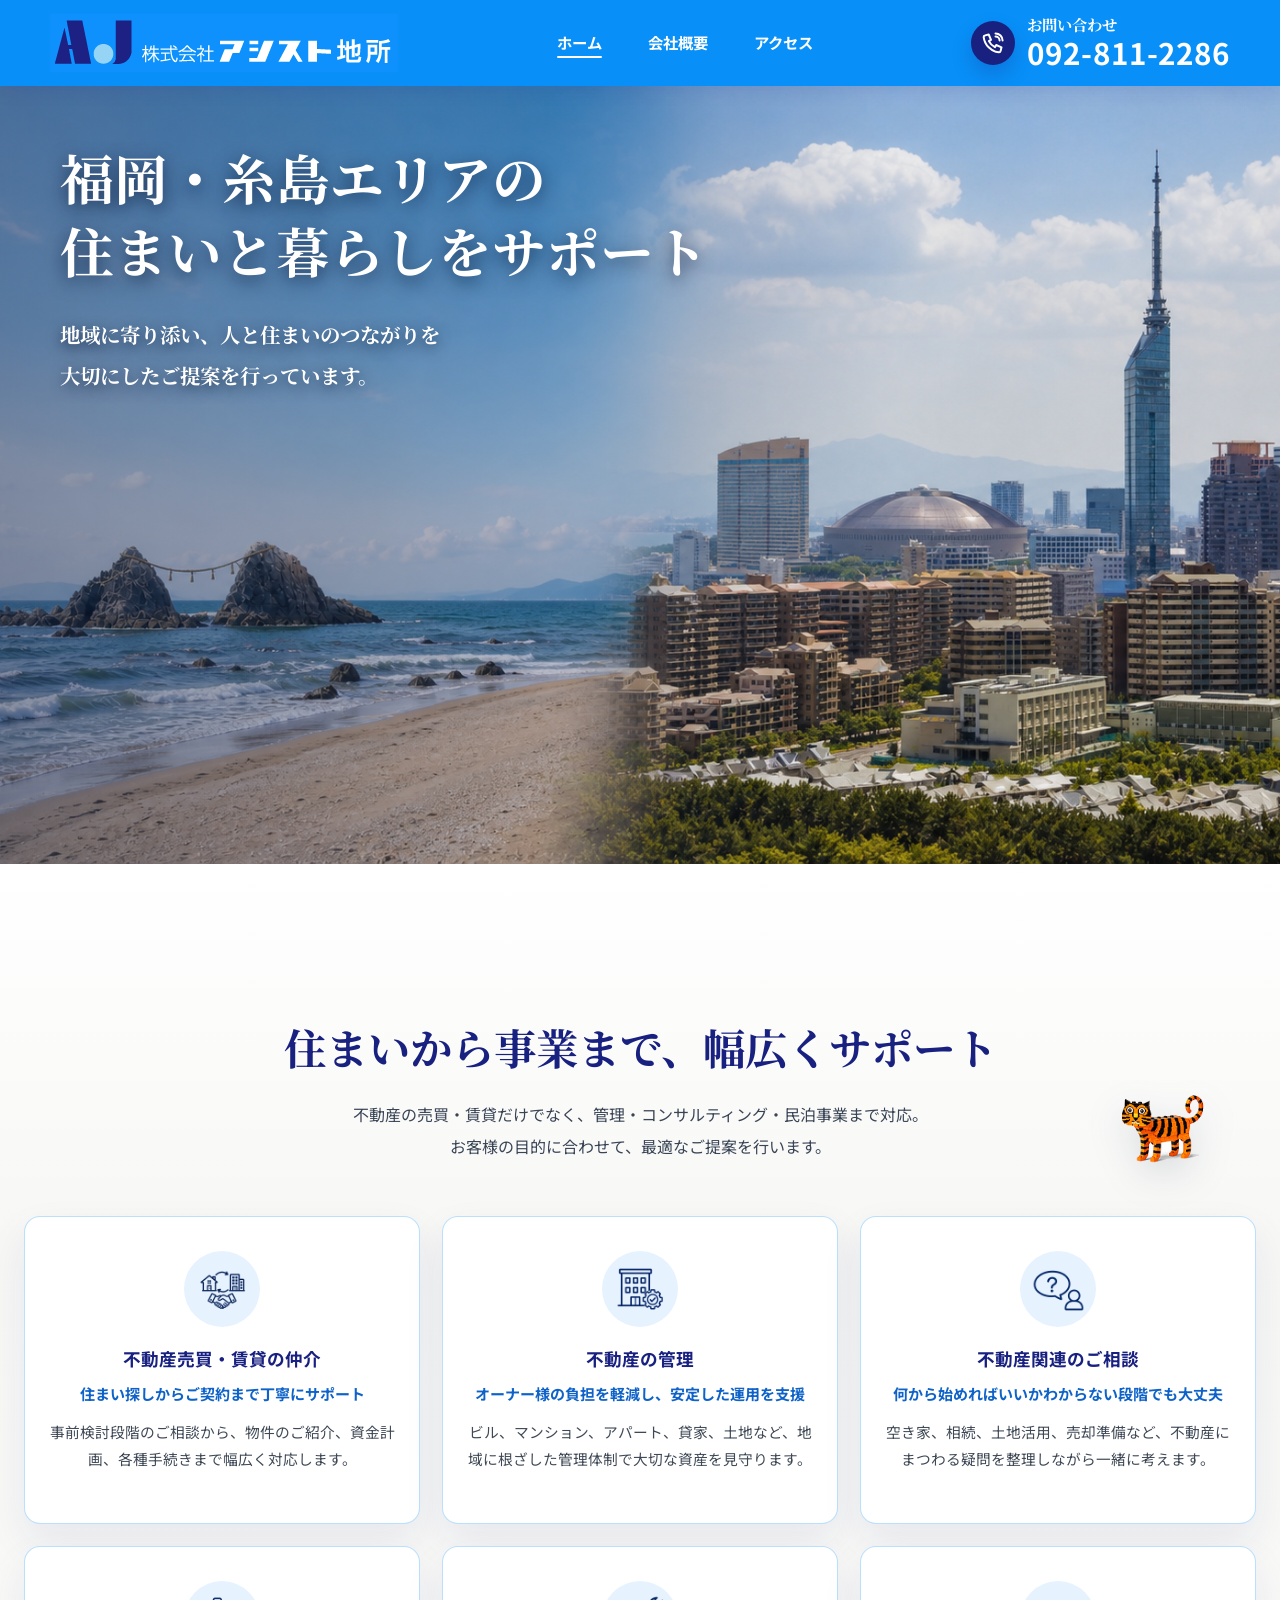
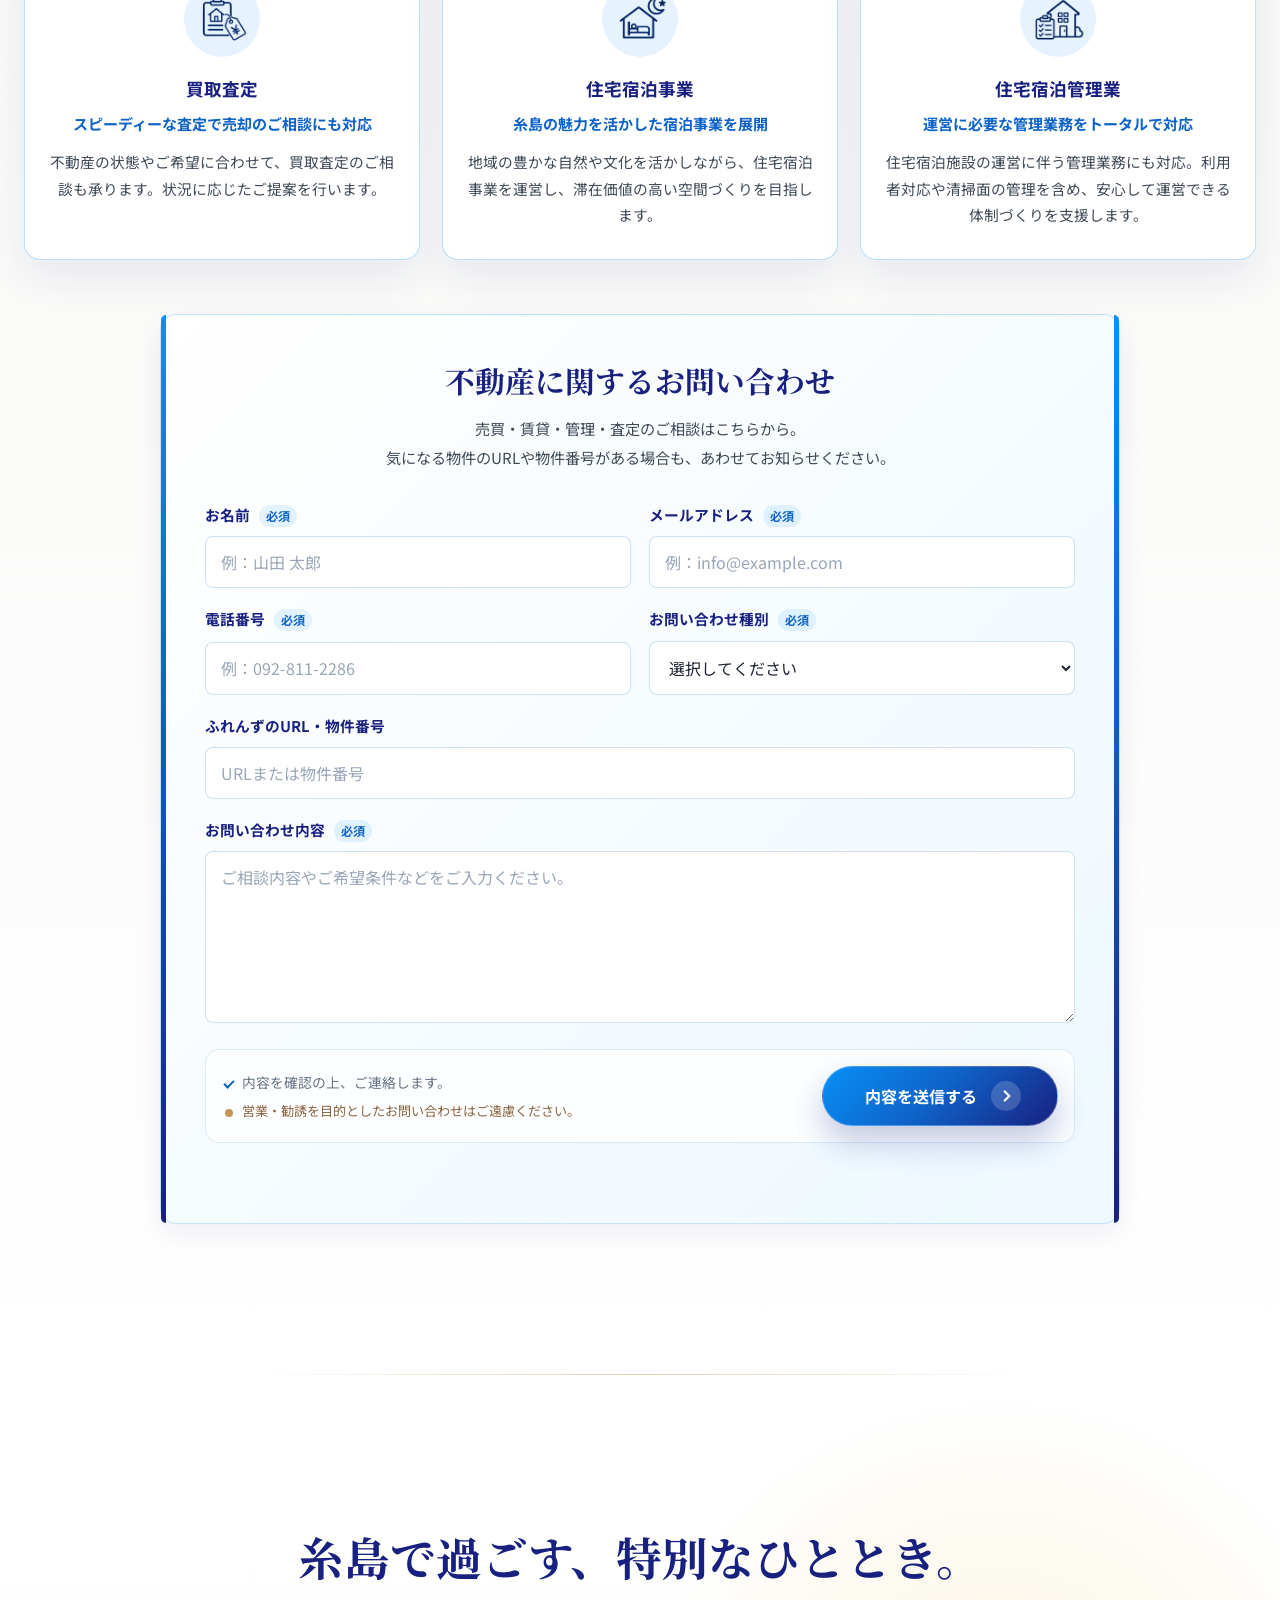
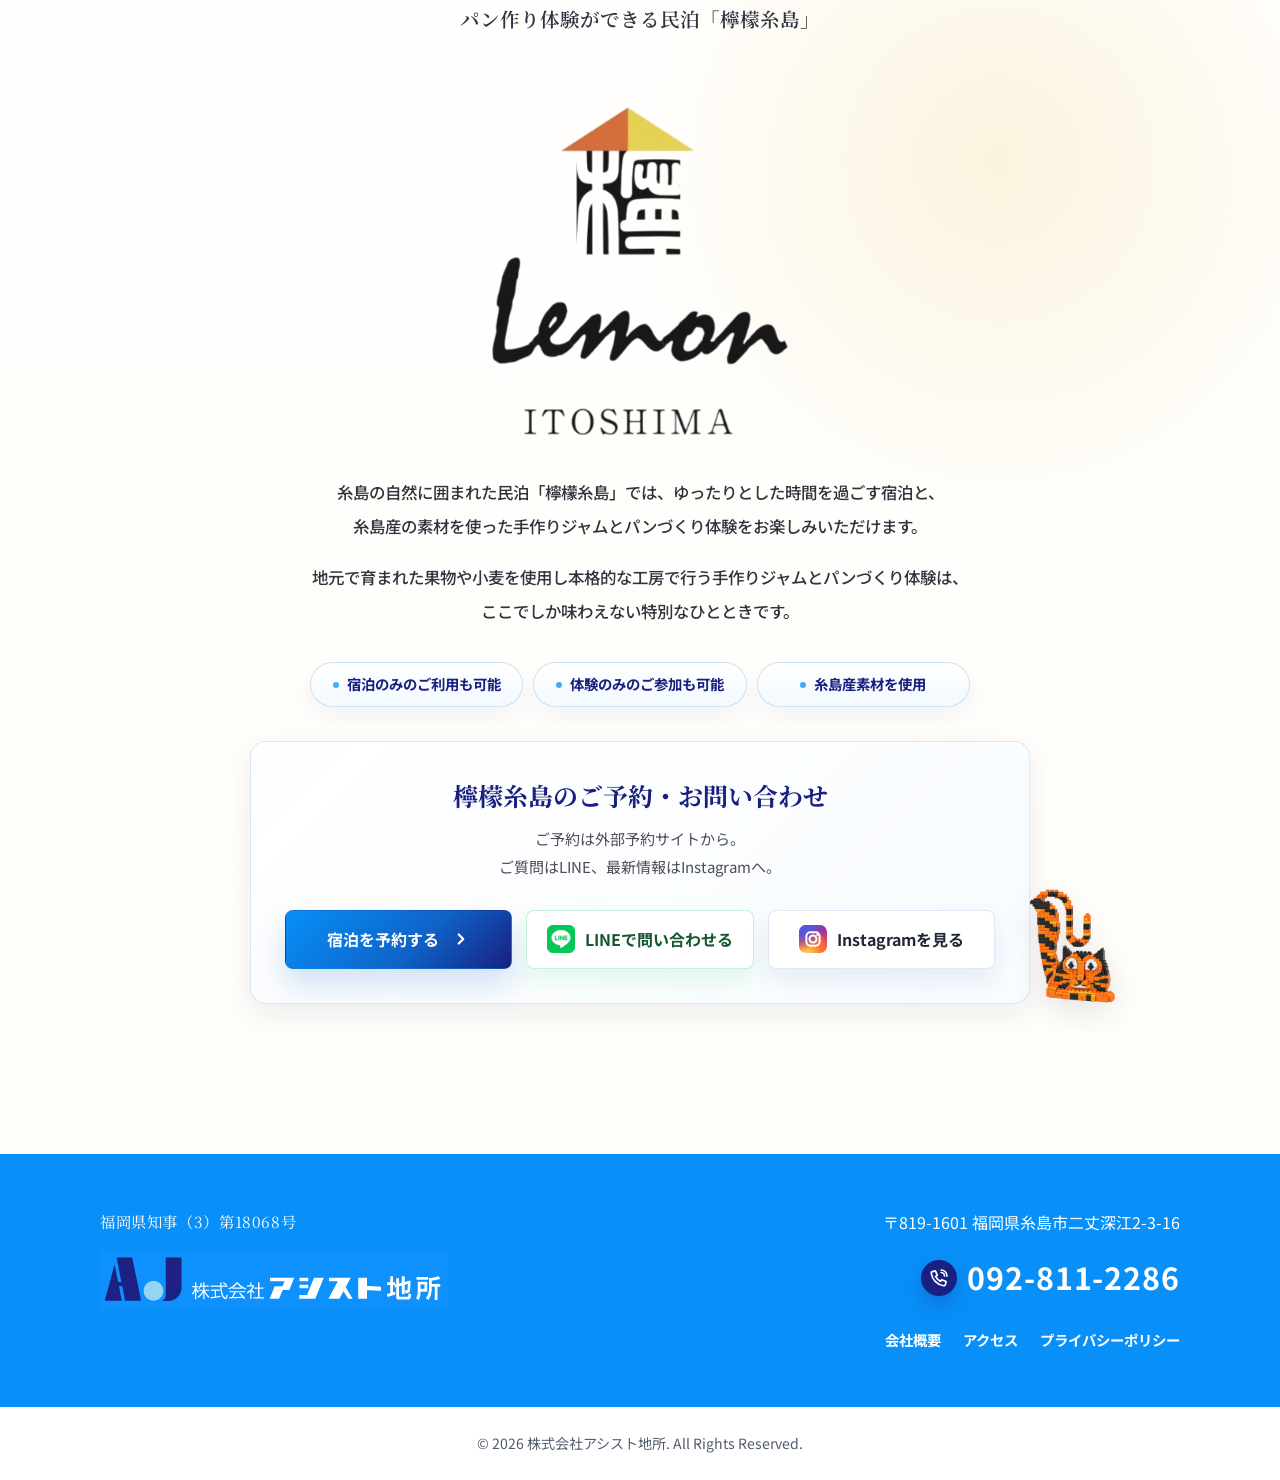
==== commit 37c69d66: "Add files via upload" ====
--- a/index.html
+++ b/index.html
@@ -34,7 +34,7 @@
       href="https://fonts.googleapis.com/css2?family=Noto+Sans+JP:wght@400;500;700&family=Noto+Serif+JP:wght@500;600;700&display=swap"
       rel="stylesheet"
     />
-    <link rel="stylesheet" href="./styles.css?v=20260904-final-polish" />
+    <link rel="stylesheet" href="./styles.css?v=20260905-sp-menu-contact" />
     <script type="application/ld+json">
       {
         "@context": "https://schema.org",
@@ -80,7 +80,7 @@
         <a class="brand" href="./index.html#top" aria-label="株式会社アシスト地所 トップへ">
           <img
             class="brand__logo"
-            src="./assets/logo.png"
+            src="./assets/logo.png?v=20260905-logo"
             alt="A.J 株式会社アシスト地所"
             width="348"
             height="58"
@@ -139,6 +139,7 @@
         <a class="mobile-menu__link" href="./index.html#top" aria-current="page">ホーム</a>
         <a class="mobile-menu__link" href="./company.html">会社概要</a>
         <a class="mobile-menu__link" href="./company.html#access">アクセス</a>
+        <a class="mobile-menu__link mobile-menu__link--contact" href="./index.html#contact-form">お問い合わせフォーム</a>
       </nav>
     </header>
 
@@ -196,7 +197,7 @@
                 />
               </div>
               <h3 class="service-card__title">不動産売買・賃貸の仲介</h3>
-              <p class="service-card__lead">住まい探しからご契約まで丁寧にサポート</p>
+              <p class="service-card__lead">住まい探しからご契約まで<br class="sp-only" />丁寧にサポート</p>
               <p class="service-card__text">
                 事前検討段階のご相談から、物件のご紹介、資金計画、各種手続きまで幅広く対応します。
               </p>
@@ -214,7 +215,7 @@
                 />
               </div>
               <h3 class="service-card__title">不動産の管理</h3>
-              <p class="service-card__lead">オーナー様の負担を軽減し、安定した運用を支援</p>
+              <p class="service-card__lead">オーナー様の負担を軽減し、<br class="sp-only" />安定した運用を支援</p>
               <p class="service-card__text">
                 ビル、マンション、アパート、貸家、土地など、地域に根ざした管理体制で大切な資産を見守ります。
               </p>
@@ -232,7 +233,7 @@
                 />
               </div>
               <h3 class="service-card__title">不動産関連のご相談</h3>
-              <p class="service-card__lead">何から始めればいいかわからない段階でも大丈夫</p>
+              <p class="service-card__lead">何から始めればいいか<br class="sp-only" />わからない段階でも大丈夫</p>
               <p class="service-card__text">
                 空き家、相続、土地活用、売却準備など、不動産にまつわる疑問を整理しながら一緒に考えます。
               </p>
@@ -250,7 +251,7 @@
                 />
               </div>
               <h3 class="service-card__title">買取査定</h3>
-              <p class="service-card__lead">スピーディーな査定で売却のご相談にも対応</p>
+              <p class="service-card__lead">スピーディーな査定で<br class="sp-only" />売却のご相談にも対応</p>
               <p class="service-card__text">
                 不動産の状態やご希望に合わせて、買取査定のご相談も承ります。状況に応じたご提案を行います。
               </p>
@@ -268,7 +269,7 @@
                 />
               </div>
               <h3 class="service-card__title">住宅宿泊事業</h3>
-              <p class="service-card__lead">糸島の魅力を活かした宿泊事業を展開</p>
+              <p class="service-card__lead">糸島の魅力を活かした<br class="sp-only" />宿泊事業を展開</p>
               <p class="service-card__text">
                 地域の豊かな自然や文化を活かしながら、住宅宿泊事業を運営し、滞在価値の高い空間づくりを目指します。
               </p>
@@ -286,7 +287,7 @@
                 />
               </div>
               <h3 class="service-card__title">住宅宿泊管理業</h3>
-              <p class="service-card__lead">運営に必要な管理業務をトータルで対応</p>
+              <p class="service-card__lead">運営に必要な管理業務を<br class="sp-only" />トータルで対応</p>
               <p class="service-card__text">
                 住宅宿泊施設の運営に伴う管理業務にも対応。利用者対応や清掃面の管理を含め、安心して運営できる体制づくりを支援します。
               </p>
@@ -294,7 +295,7 @@
           </div>
 
           <!-- Property inquiry form -->
-          <section class="property-contact fade-up" aria-labelledby="property-contact-title">
+          <section class="property-contact fade-up" id="contact-form" aria-labelledby="property-contact-title">
             <div class="property-contact__intro">
               <h3 class="property-contact__title" id="property-contact-title">
                 <span>不動産に関する</span><span>お問い合わせ</span>
@@ -474,7 +475,7 @@
             <a class="brand brand--footer" href="#top" aria-label="株式会社アシスト地所 トップへ">
               <img
                 class="brand__logo"
-                src="./assets/logo.png"
+                src="./assets/logo.png?v=20260905-logo"
                 alt="A.J 株式会社アシスト地所"
                 width="348"
                 height="58"
--- a/styles.css
+++ b/styles.css
@@ -459,6 +459,7 @@
   font-size: 1.1rem;
   font-weight: 700;
   line-height: 1.55;
+  text-wrap: balance;
 }
 
 .service-card__lead {
@@ -467,6 +468,7 @@
   font-size: 0.94rem;
   font-weight: 700;
   line-height: 1.65;
+  text-wrap: balance;
 }
 
 .service-card__text {
@@ -824,7 +826,9 @@
 
 .lemon__features span {
   display: inline-flex;
+  flex: 1 1 0;
   min-width: 184px;
+  max-width: 214px;
   padding: 11px 16px;
   border: 1px solid rgba(var(--color-blue-rgb), 0.18);
   border-radius: 999px;
@@ -1139,11 +1143,49 @@
   align-items: baseline;
 }
 
+.company-list--business {
+  gap: 8px;
+}
+
+.company-list--business .company-list__item {
+  display: grid;
+  grid-template-columns: minmax(13rem, max-content) minmax(0, 1fr);
+  gap: 8px 14px;
+  align-items: start;
+}
+
+.company-list__name {
+  line-height: 1.7;
+}
+
+.company-list__licenses {
+  display: flex;
+  min-width: 0;
+  flex-wrap: wrap;
+  gap: 6px;
+}
+
 .company-list__note {
+  display: inline-flex;
+  max-width: 100%;
+  padding: 4px 10px;
+  border: 1px solid #dde5ef;
+  border-radius: 999px;
+  background: #f6f8fb;
   color: var(--color-muted);
-  font-size: 0.92em;
+  font-size: 0.9em;
   font-weight: 600;
   line-height: 1.7;
+  align-items: center;
+  gap: 8px;
+  overflow-wrap: anywhere;
+}
+
+.company-list__note-label {
+  color: #536274;
+  font-size: 0.82em;
+  font-weight: 700;
+  white-space: nowrap;
 }
 
 .access-grid {
@@ -1572,6 +1614,13 @@
     box-shadow: inset 0 0 0 1px rgba(255, 255, 255, 0.22);
   }
 
+  .mobile-menu__link--contact,
+  .mobile-menu__link--contact[aria-current="page"] {
+    background: #fff;
+    color: var(--color-brand-blue);
+    box-shadow: 0 12px 24px rgba(var(--color-navy-rgb), 0.16);
+  }
+
   .hero {
     min-height: 88vh;
     min-height: 88svh;
@@ -1619,7 +1668,7 @@
 
   .section-heading__text {
     margin-top: 14px;
-    font-size: 0.95rem;
+    font-size: 1rem;
     line-height: 1.9;
     text-align: center;
   }
@@ -1632,13 +1681,13 @@
   .service__grid {
     grid-template-columns: 1fr;
     gap: 14px;
-    margin-top: 32px;
+    margin-top: 22px;
   }
 
   .service__tiger {
     position: static;
     width: 94px;
-    margin: 22px 8px -2px auto;
+    margin: 14px 8px -8px auto;
     opacity: 0.88;
   }
 
@@ -1666,13 +1715,13 @@
 
   .service-card__lead {
     margin-top: 8px;
-    font-size: 1.02rem;
+    font-size: 1.04rem;
     line-height: 1.68;
   }
 
   .service-card__text {
     margin-top: 10px;
-    font-size: 0.96rem;
+    font-size: 1rem;
     line-height: 1.8;
   }
 
@@ -1709,7 +1758,7 @@
 
   .property-contact__text {
     margin-top: 10px;
-    font-size: 0.95rem;
+    font-size: 1rem;
     line-height: 1.85;
   }
 
@@ -1773,7 +1822,7 @@
   }
 
   .lemon__text {
-    font-size: 0.95rem;
+    font-size: 1rem;
     line-height: 1.9;
     text-align: left;
   }
@@ -1785,13 +1834,15 @@
 
   .lemon__features span {
     display: inline-grid;
+    flex: none;
     width: 100%;
     min-height: 44px;
     min-width: 0;
+    max-width: none;
     grid-template-columns: 7px max-content;
     justify-content: center;
     gap: 10px;
-    font-size: 0.98rem;
+    font-size: 1rem;
     text-align: left;
   }
 
@@ -1808,7 +1859,7 @@
   }
 
   .lemon-contact__text {
-    font-size: 0.95rem;
+    font-size: 1rem;
     line-height: 1.85;
   }
 
@@ -1861,7 +1912,7 @@
 
   .subpage-hero__lead {
     margin-top: 14px;
-    font-size: 0.95rem;
+    font-size: 1rem;
     line-height: 1.9;
   }
 
@@ -1903,19 +1954,34 @@
     padding: 18px 0 7px;
     border-bottom: 0;
     color: var(--color-blue);
-    font-size: 0.96rem;
+    font-size: 1rem;
   }
 
   .company-table td {
     padding: 0 0 18px;
-    font-size: 0.95rem;
+    font-size: 1rem;
     line-height: 1.8;
   }
 
   .company-list__note {
-    flex-basis: 100%;
-    font-size: 0.92em;
+    width: fit-content;
+    padding: 5px 9px;
+    border-radius: 8px;
+    font-size: 0.94em;
     line-height: 1.6;
+  }
+
+  .company-list--business {
+    gap: 10px;
+  }
+
+  .company-list--business .company-list__item {
+    grid-template-columns: 1fr;
+    gap: 4px;
+  }
+
+  .company-list__licenses {
+    gap: 6px;
   }
 
   .access-grid {
@@ -1938,11 +2004,11 @@
   }
 
   .access-label {
-    font-size: 0.98rem;
+    font-size: 1rem;
   }
 
   .access-text {
-    font-size: 0.95rem;
+    font-size: 1rem;
     line-height: 1.8;
   }
 
@@ -1959,7 +2025,7 @@
 
   .policy-content {
     padding: 22px 18px 26px;
-    font-size: 0.95rem;
+    font-size: 1rem;
   }
 
   .policy-content p {
@@ -2013,7 +2079,7 @@
 
   .site-footer__address {
     width: 100%;
-    gap: 12px;
+    gap: 18px;
   }
 
   .site-footer__map-link {
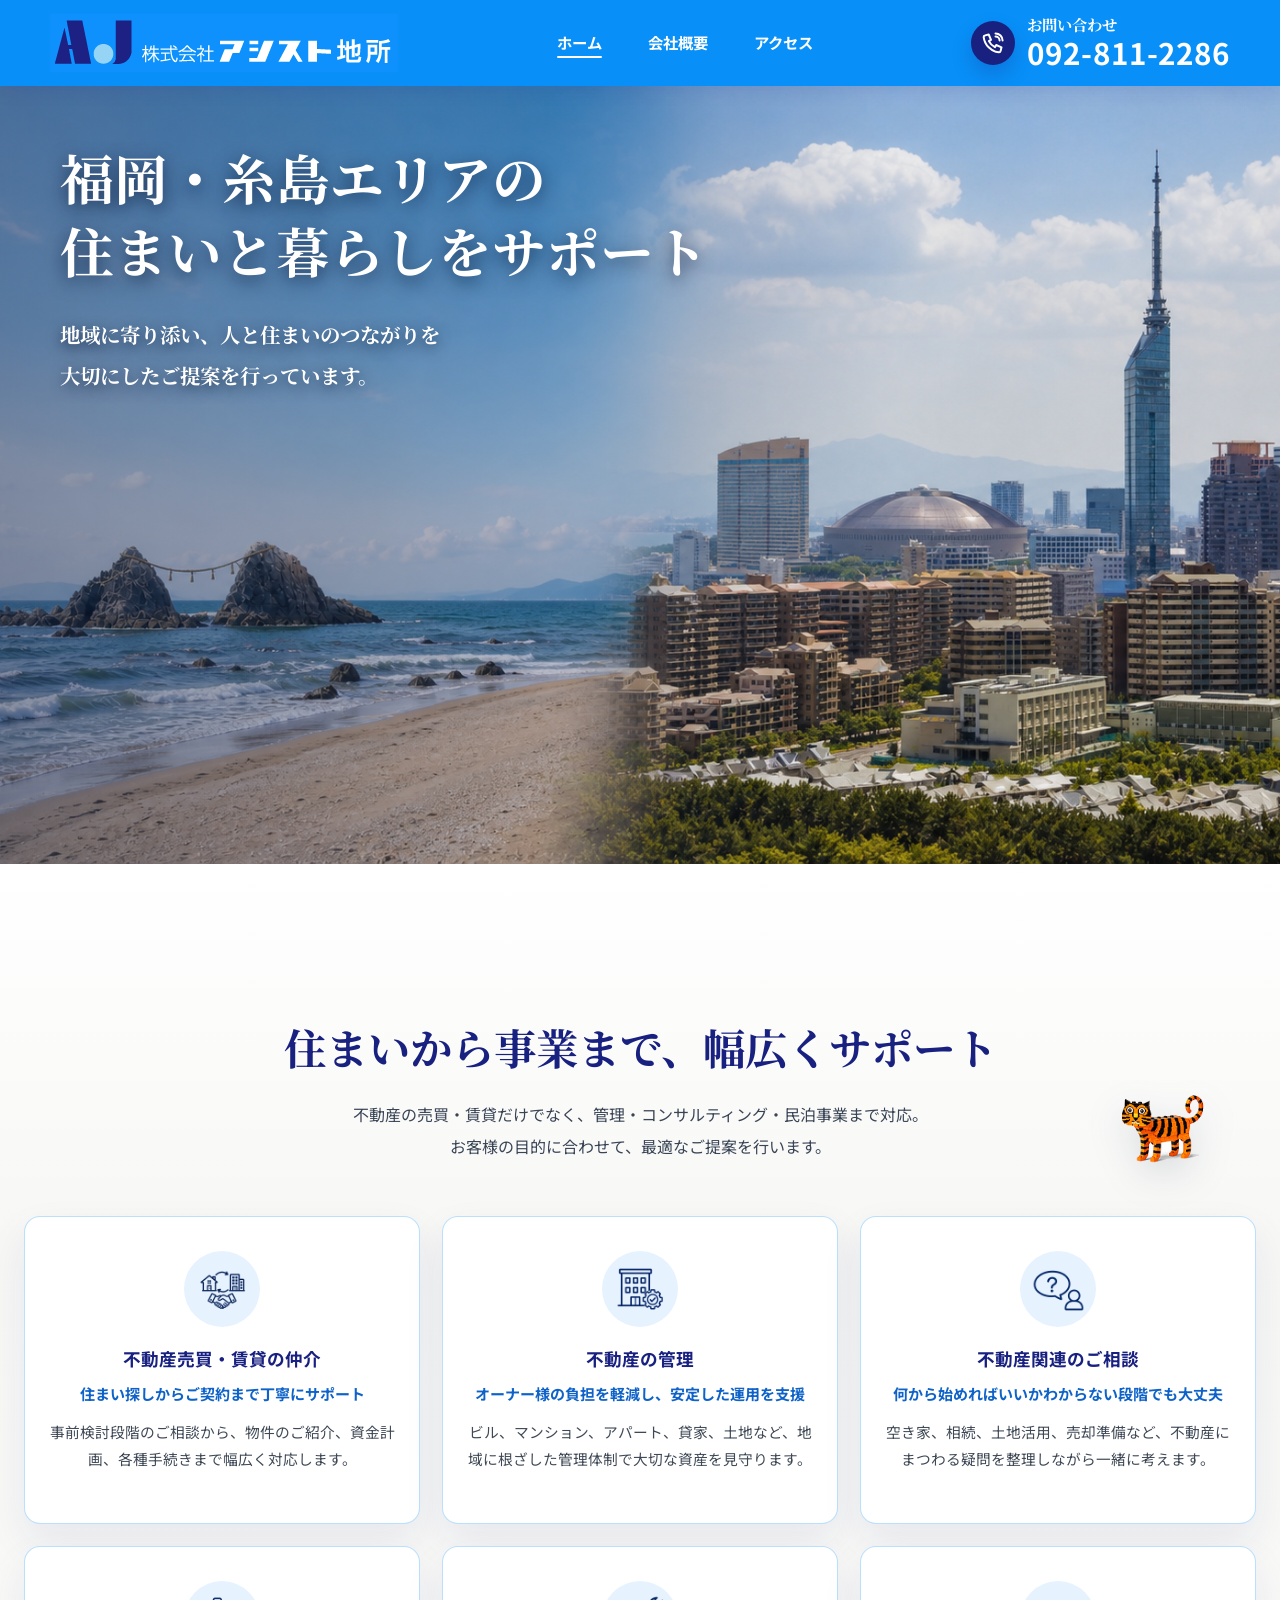
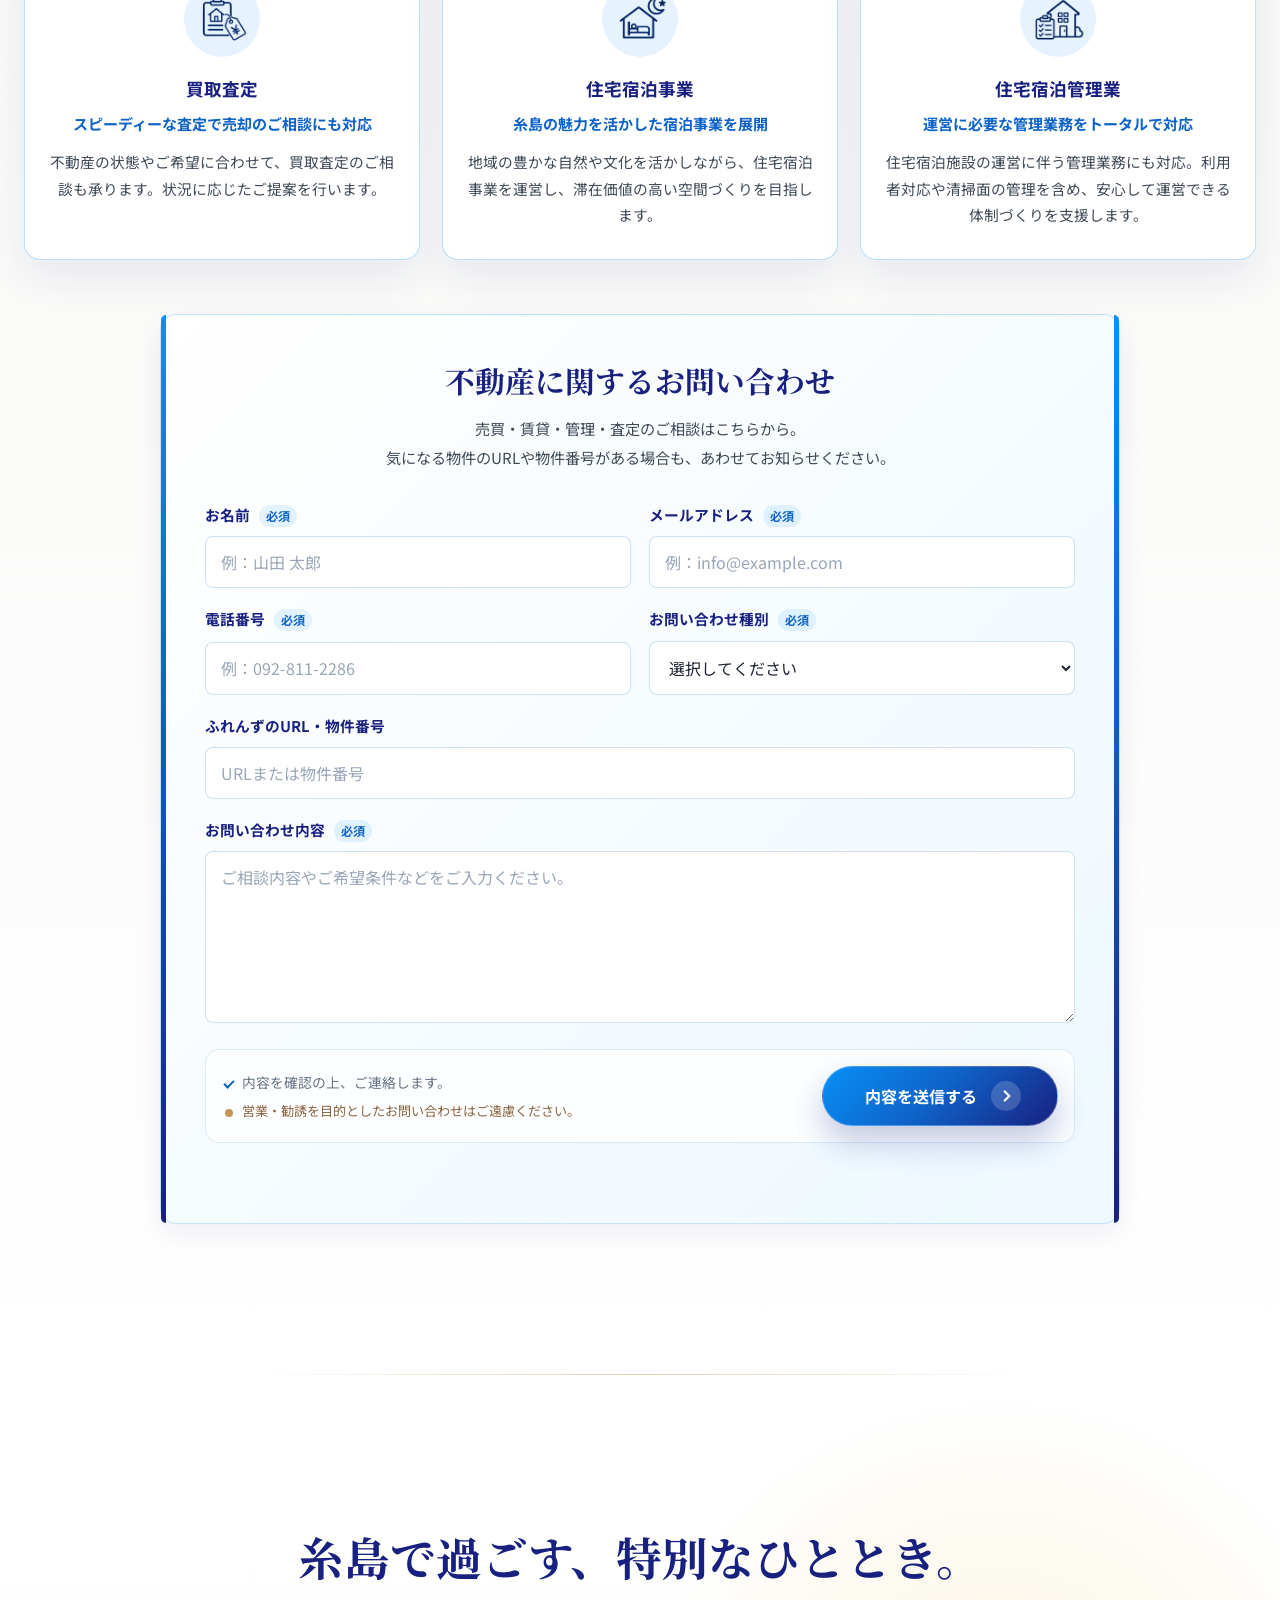
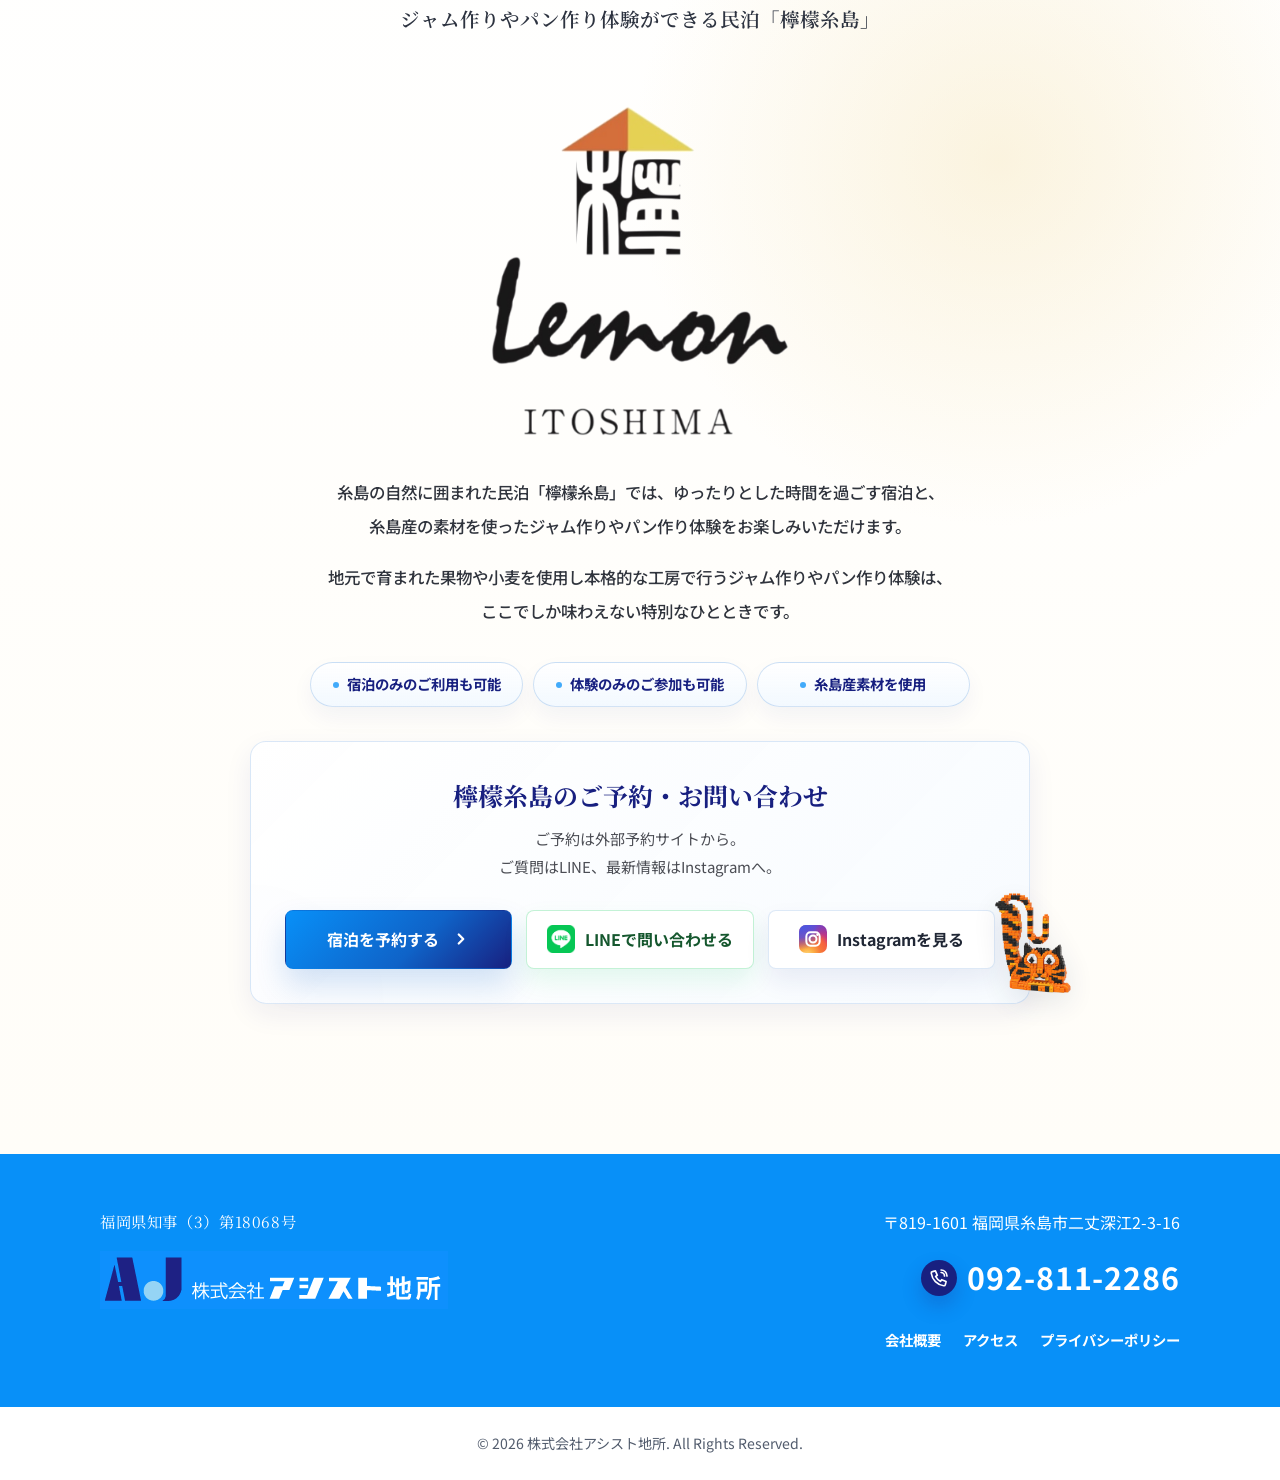
==== commit 5cb2e4a1: "Add files via upload" ====
--- a/index.html
+++ b/index.html
@@ -10,19 +10,19 @@
     <meta name="robots" content="index, follow" />
     <meta name="theme-color" content="#0890f8" />
     <title>福岡・糸島の不動産売買・賃貸・管理 | 株式会社アシスト地所</title>
-    <link rel="canonical" href="https://assistjisho.com/" />
+    <link rel="canonical" href="https://kota-web-design.github.io/check-2/" />
     <meta property="og:locale" content="ja_JP" />
     <meta property="og:type" content="website" />
     <meta property="og:site_name" content="株式会社アシスト地所" />
     <meta property="og:title" content="福岡・糸島の不動産売買・賃貸・管理 | 株式会社アシスト地所" />
     <meta property="og:description" content="福岡・糸島エリアの不動産売買・賃貸仲介、管理、買取査定、民泊事業まで地域密着でサポートします。" />
-    <meta property="og:url" content="https://assistjisho.com/" />
-    <meta property="og:image" content="https://assistjisho.com/assets/ogp.png" />
+    <meta property="og:url" content="https://kota-web-design.github.io/check-2/" />
+    <meta property="og:image" content="https://kota-web-design.github.io/check-2/assets/ogp-20260905.png" />
     <meta property="og:image:width" content="1200" />
     <meta property="og:image:height" content="630" />
     <meta property="og:image:type" content="image/png" />
     <meta name="twitter:card" content="summary_large_image" />
-    <meta name="twitter:image" content="https://assistjisho.com/assets/ogp.png" />
+    <meta name="twitter:image" content="https://kota-web-design.github.io/check-2/assets/ogp-20260905.png" />
     <link rel="icon" href="./favicon.ico?v=20260902" sizes="any" />
     <link rel="icon" href="./assets/favicon.png?v=20260902" type="image/png" />
     <link rel="apple-touch-icon" href="./assets/apple-touch-icon.png?v=20260902" />
@@ -34,16 +34,16 @@
       href="https://fonts.googleapis.com/css2?family=Noto+Sans+JP:wght@400;500;700&family=Noto+Serif+JP:wght@500;600;700&display=swap"
       rel="stylesheet"
     />
-    <link rel="stylesheet" href="./styles.css?v=20260905-sp-menu-contact" />
+    <link rel="stylesheet" href="./styles.css?v=20260906-tiger-pc-lean" />
     <script type="application/ld+json">
       {
         "@context": "https://schema.org",
         "@type": "RealEstateAgent",
-        "@id": "https://assistjisho.com/#business",
+        "@id": "https://kota-web-design.github.io/check-2/#business",
         "name": "株式会社アシスト地所",
-        "url": "https://assistjisho.com/",
-        "logo": "https://assistjisho.com/assets/logo.png",
-        "image": "https://assistjisho.com/assets/FV.png",
+        "url": "https://kota-web-design.github.io/check-2/",
+        "logo": "https://kota-web-design.github.io/check-2/assets/logo.png",
+        "image": "https://kota-web-design.github.io/check-2/assets/FV.png",
         "telephone": "+81-92-811-2286",
         "address": {
           "@type": "PostalAddress",
@@ -374,7 +374,7 @@
             糸島で過ごす、<br class="sp-only" />特別なひととき。
           </h2>
           <p class="lemon__subtitle">
-            パン作り体験ができる民泊「檸檬糸島」
+            ジャム作りやパン作り体験ができる<br class="sp-only" />民泊「檸檬糸島」
           </p>
 
           <img
@@ -388,10 +388,10 @@
 
           <!-- Lemon body copy -->
           <p class="lemon__text">
-            糸島の自然に囲まれた民泊「檸檬糸島」では、ゆったりとした時間を過ごす宿泊と、<br>糸島産の素材を使った手作りジャムとパンづくり体験をお楽しみいただけます。
+            糸島の自然に囲まれた民泊「檸檬糸島」では、ゆったりとした時間を過ごす宿泊と、<br>糸島産の素材を使ったジャム作りやパン作り体験をお楽しみいただけます。
           </p>
           <p class="lemon__text">
-            地元で育まれた果物や小麦を使用し本格的な工房で行う手作りジャムとパンづくり体験は、<br>ここでしか味わえない特別なひとときです。
+            地元で育まれた果物や小麦を使用し本格的な工房で行うジャム作りやパン作り体験は、<br>ここでしか味わえない特別なひとときです。
           </p>
 
           <!-- Lemon feature badges -->
--- a/styles.css
+++ b/styles.css
@@ -48,6 +48,7 @@
   background: #fff;
   font-family: var(--font-sans);
   line-height: 1.8;
+  overflow-x: hidden;
 }
 
 img,
@@ -1016,10 +1017,10 @@
 
 .lemon__tiger {
   position: absolute;
-  right: clamp(-114px, -7.8vw, -82px);
-  bottom: -4px;
-  z-index: 1;
-  width: clamp(96px, 9vw, 132px);
+  right: clamp(-64px, -4.2vw, -46px);
+  bottom: 6px;
+  z-index: 2;
+  width: clamp(102px, 7.8vw, 124px);
   height: auto;
   object-fit: contain;
   opacity: 0.94;
@@ -1473,14 +1474,16 @@
   }
 
   .site-header__inner {
-    width: min(calc(100% - 28px), 1180px);
+    width: calc(100% - 28px);
+    max-width: 1180px;
     min-height: 70px;
     grid-template-columns: 1fr auto;
     gap: 12px;
   }
 
   .brand__logo {
-    width: min(246px, 70vw);
+    width: 246px;
+    max-width: calc(100vw - 100px);
   }
 
   .site-nav--desktop,
@@ -1622,10 +1625,12 @@
   }
 
   .hero {
-    min-height: 88vh;
-    min-height: 88svh;
+    min-height: 100vh;
+    min-height: 100lvh;
     background-image: url("./assets/FV_sp.png");
     background-position: center top;
+    background-repeat: no-repeat;
+    background-size: auto 118%;
   }
 
   .hero__overlay {
@@ -1839,8 +1844,9 @@
     min-height: 44px;
     min-width: 0;
     max-width: none;
-    grid-template-columns: 7px max-content;
+    grid-template-columns: 7px minmax(0, 11em);
     justify-content: center;
+    justify-items: start;
     gap: 10px;
     font-size: 1rem;
     text-align: left;
@@ -1848,8 +1854,9 @@
 
   .lemon-contact {
     margin-top: 28px;
-    margin-bottom: 76px;
-    padding: 24px 16px;
+    margin-bottom: 42px;
+    overflow: visible;
+    padding: 24px 16px 48px;
     border-radius: 14px;
   }
 
@@ -1891,10 +1898,11 @@
   }
 
   .lemon__tiger {
-    right: 4px;
-    bottom: -82px;
-    width: 82px;
-    opacity: 0.9;
+    right: -8px;
+    bottom: 10px;
+    z-index: 2;
+    width: clamp(72px, 20vw, 82px);
+    opacity: 0.94;
   }
 
   .subpage-main {
@@ -2124,9 +2132,24 @@
   }
 }
 
+@media (max-width: 520px) {
+  .hero {
+    min-height: 880px;
+    background-size: auto 980px;
+  }
+}
+
+@media (max-width: 520px) and (min-height: 880px) {
+  .hero {
+    min-height: 100vh;
+    min-height: 100svh;
+  }
+}
+
 @media (max-width: 430px) {
   .brand__logo {
-    width: min(230px, 68vw);
+    width: 230px;
+    max-width: calc(100vw - 100px);
   }
 
   .hero__inner {
